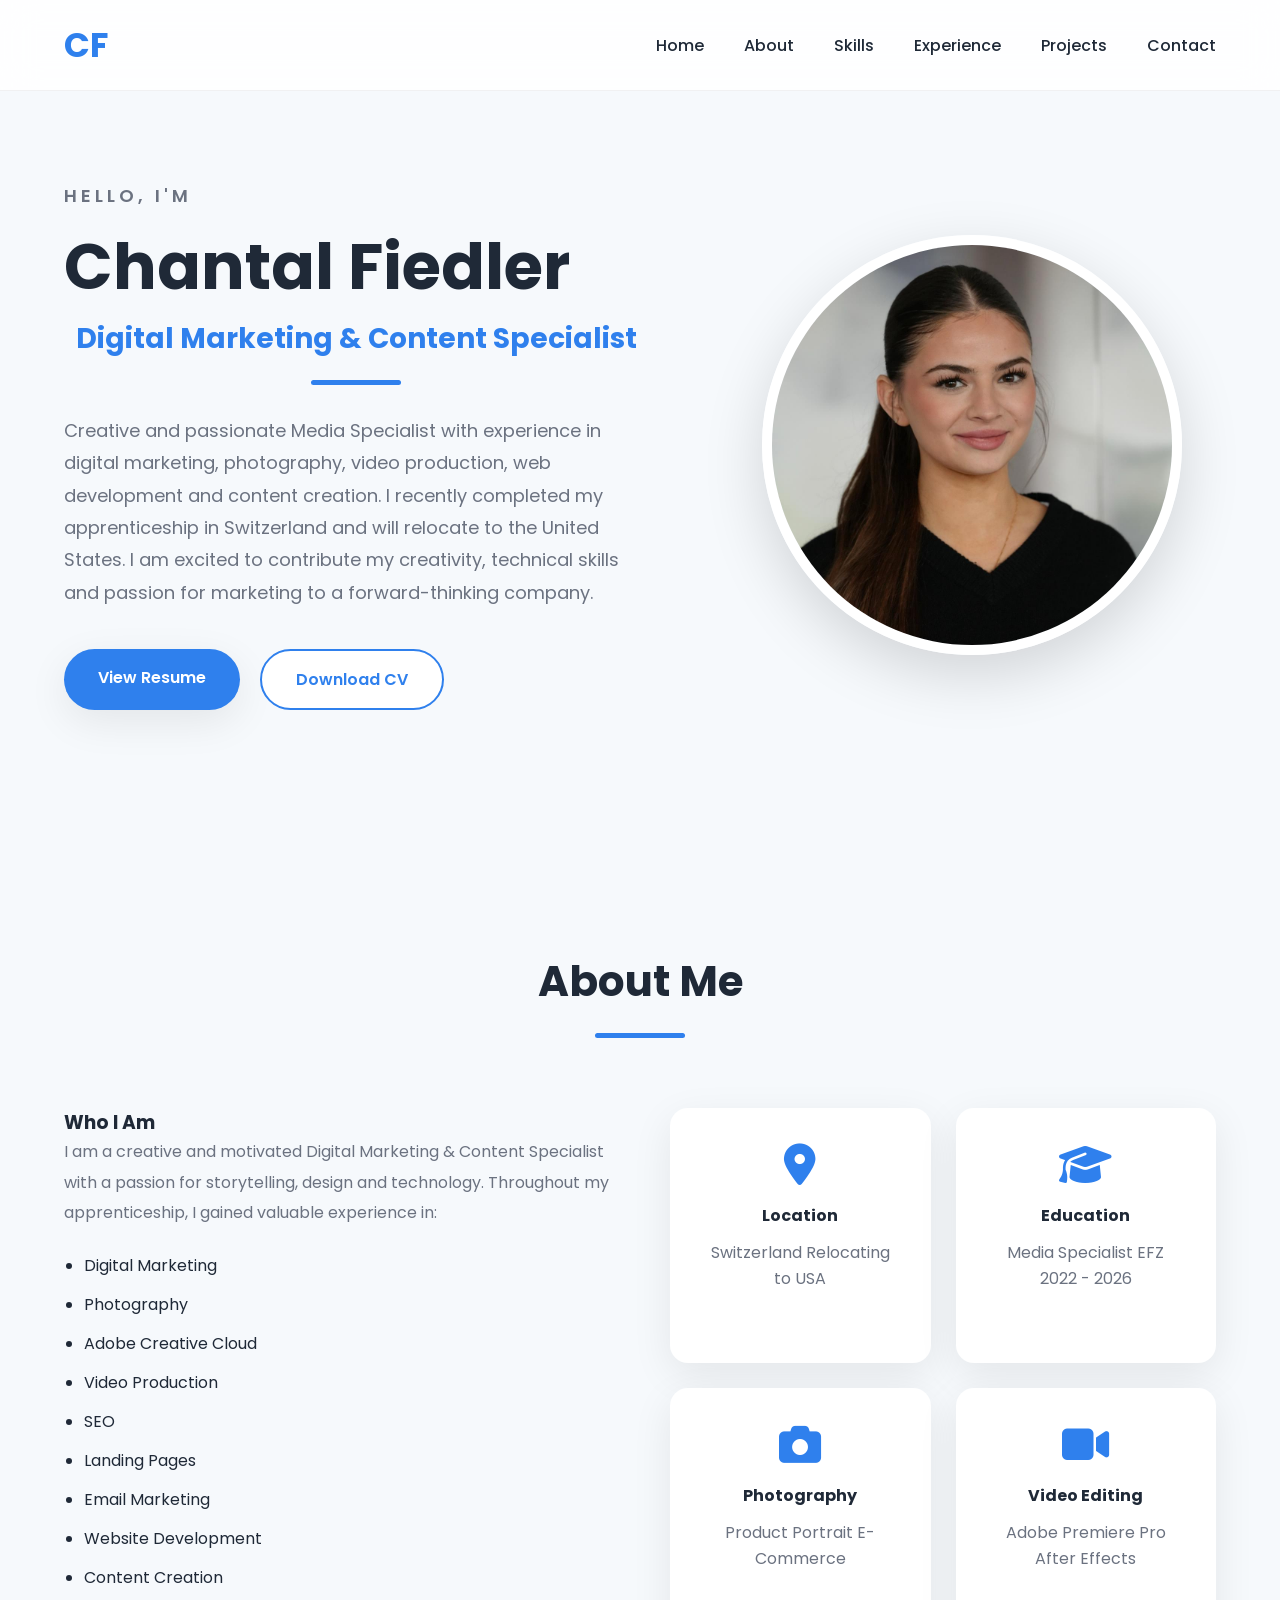
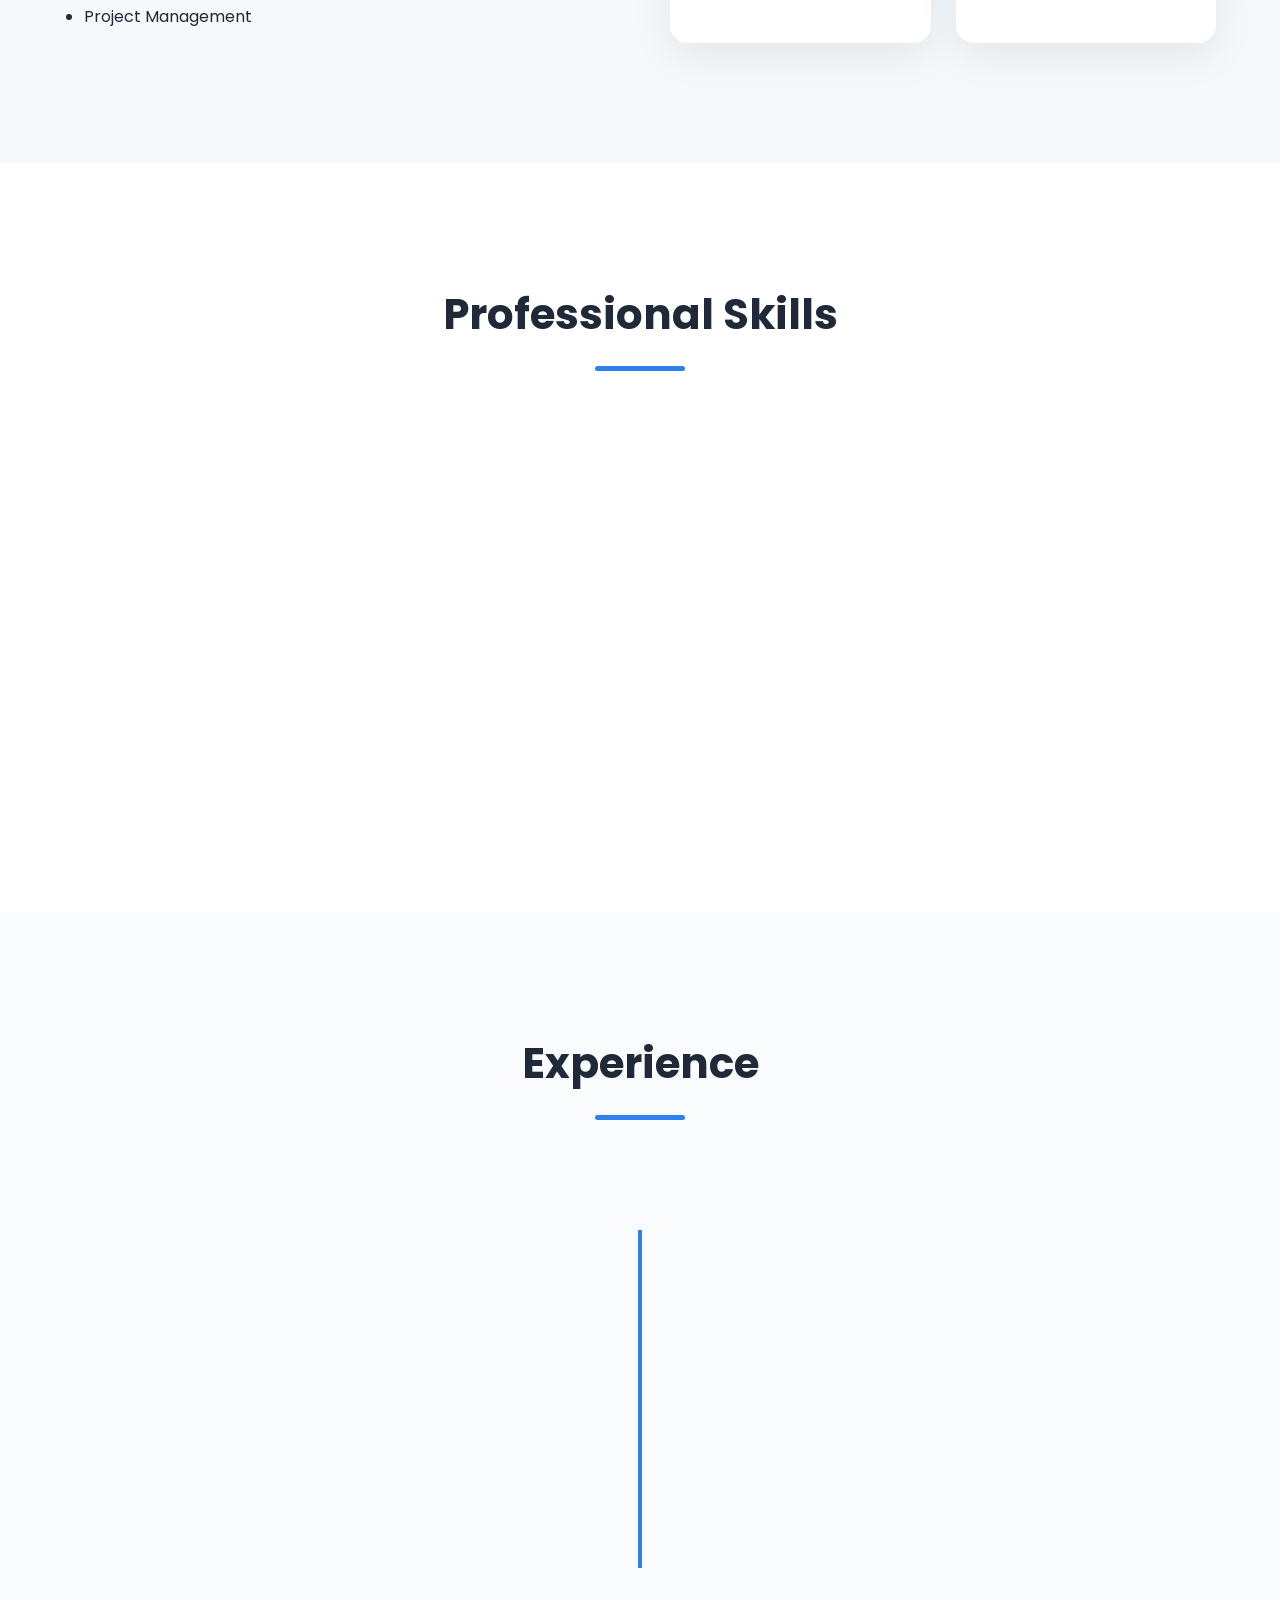
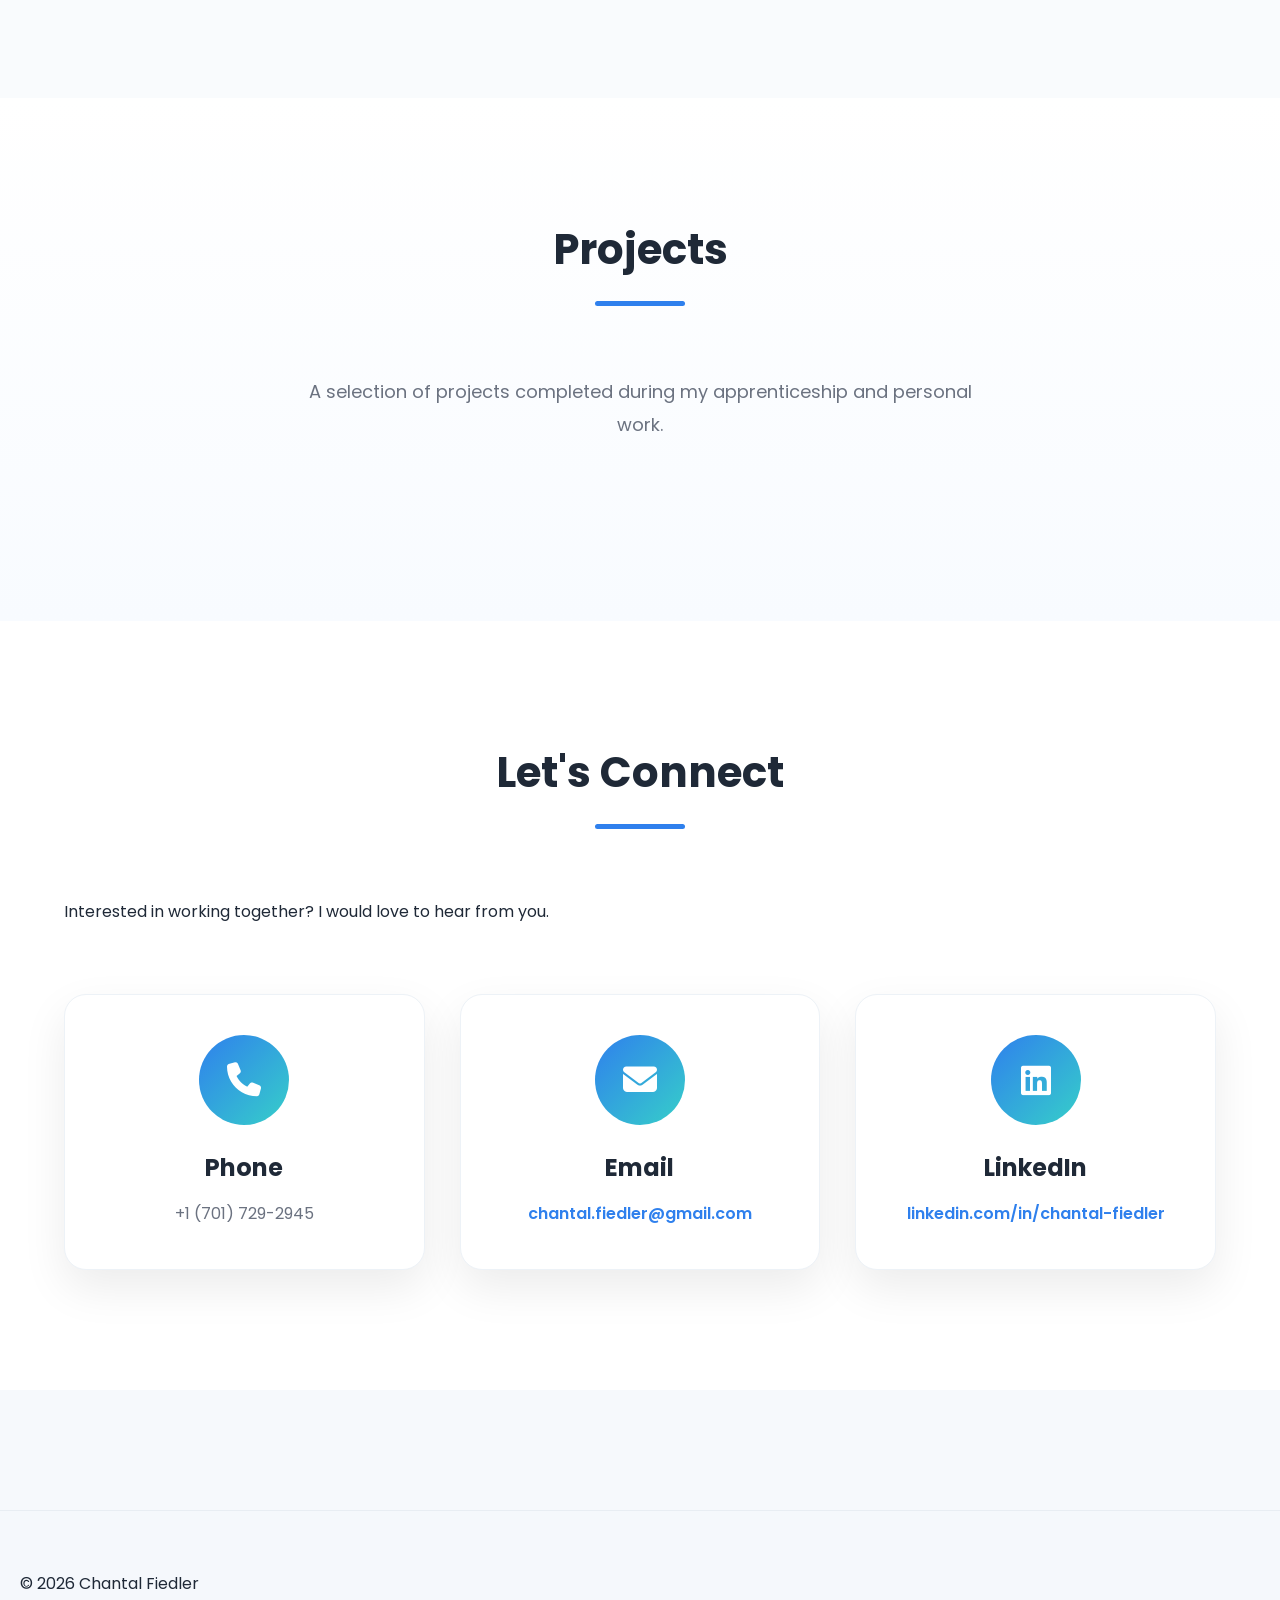
==== index.html @ c13c97b5 "Initial commit" ====
<!DOCTYPE html>
<html lang="en">

<head>

    <meta charset="UTF-8">
    <meta name="viewport" content="width=device-width, initial-scale=1.0">

    <title>Chantal Fiedler | Digital Marketing & Content Specialist</title>

    <meta name="description"
        content="Professional Portfolio of Chantal Fiedler - Digital Marketing, Photography, Web Development, Video Production and Content Creation.">

    <link rel="stylesheet" href="style.css">

    <!-- Google Font -->
    <link href="https://fonts.googleapis.com/css2?family=Poppins:wght@300;400;500;600;700&display=swap"
        rel="stylesheet">

    <!-- Font Awesome -->
    <link rel="stylesheet"
        href="https://cdnjs.cloudflare.com/ajax/libs/font-awesome/6.7.2/css/all.min.css">

</head>

<body>

<div id="progressBar"></div>

<header>

<div class="container">

<nav>

<div class="logo">

CF

</div>

<ul>

<li><a href="#home">Home</a></li>

<li><a href="#about">About</a></li>

<li><a href="#skills">Skills</a></li>

<li><a href="#experience">Experience</a></li>

<li><a href="#projects">Projects</a></li>

<li><a href="#contact">Contact</a></li>

</ul>

</nav>

</div>

</header>

<!-- HERO -->

<section id="home" class="hero">

<div class="container hero-grid">

<div class="hero-text">

<p class="hello">

HELLO, I'M

</p>

<h1>

Chantal Fiedler

</h1>

<h2>

Digital Marketing & Content Specialist

</h2>

<p>

Creative and passionate Media Specialist with experience in digital marketing,
photography, video production, web development and content creation.

I recently completed my apprenticeship in Switzerland and will relocate to the United States.

I am excited to contribute my creativity, technical skills and passion for marketing
to a forward-thinking company.

</p>

<div class="hero-buttons">

<a href="files/CV_Chantal_Fiedler.pdf"
target="_blank"
class="btn">

View Resume

</a>

<a href="files/CV_Chantal_Fiedler.pdf"
download
class="btn-outline">

Download CV

</a>

</div>

</div>

<div class="hero-image">

<img src="images/Picture_Chantal.jpg.jpeg"
alt="Chantal Fiedler">

</div>

</div>

</section>

<!-- ABOUT -->

<section id="about">

<div class="container">

<h2>

About Me

</h2>

<div class="about-grid">

<div>

<h3>

Who I Am

</h3>

<p>

I am a creative and motivated Digital Marketing & Content Specialist with a passion
for storytelling, design and technology.

Throughout my apprenticeship, I gained valuable experience in:

</p>

<ul>

<li>Digital Marketing</li>

<li>Photography</li>

<li>Adobe Creative Cloud</li>

<li>Video Production</li>

<li>SEO</li>

<li>Landing Pages</li>

<li>Email Marketing</li>

<li>Website Development</li>

<li>Content Creation</li>

<li>Project Management</li>

</ul>

</div>

<div class="info-cards">

<div class="card">

<i class="fa-solid fa-location-dot"></i>

<h4>

Location

</h4>

<p>

Switzerland

Relocating to USA

</p>

</div>

<div class="card">

<i class="fa-solid fa-graduation-cap"></i>

<h4>

Education

</h4>

<p>

Media Specialist EFZ

2022 - 2026

</p>

</div>

<div class="card">

<i class="fa-solid fa-camera"></i>

<h4>

Photography

</h4>

<p>

Product

Portrait

E-Commerce

</p>

</div>

<div class="card">

<i class="fa-solid fa-video"></i>

<h4>

Video Editing

</h4>

<p>

Adobe Premiere Pro

After Effects

</p>

</div>

</div>

</div>

</div>

</section>

<!-- SKILLS -->

<section id="skills">

<div class="container">

<h2>

Professional Skills

</h2>

<div class="skills-grid">

<div class="skill-card">

HTML

</div>

<div class="skill-card">

CSS

</div>

<div class="skill-card">

JavaScript

</div>

<div class="skill-card">

SEO

</div>

<div class="skill-card">

Adobe Photoshop

</div>

<div class="skill-card">

Illustrator

</div>

<div class="skill-card">

Premiere Pro

</div>

<div class="skill-card">

InDesign

</div>

<div class="skill-card">

Photography

</div>

<div class="skill-card">

Video Production

</div>

<div class="skill-card">

WordPress

</div>

<div class="skill-card">

Email Marketing

</div>

</div>

</div>

</section>

<!-- EXPERIENCE -->

<section id="experience">

<div class="container">

<h2>

Experience

</h2>

<div class="timeline">

<div class="timeline-item">

<h3>

Media Specialist Apprentice

</h3>

<h4>

Antalis AG

2022 – 2026

</h4>

<p>

Working in Digital Marketing, Content Creation,
Photography, Web Development,
Landing Pages,
SEO,
Email Marketing,
Video Production,
Campaign Management and Project Coordination.

</p>

</div>

</div>

</div>

</section>

<!-- PROJECTS -->

<section id="projects">

<div class="container">

<h2>

Projects

</h2>

<p class="section-text">

A selection of projects completed during my apprenticeship and personal work.

</p>

<div id="projectContainer">

<!-- JavaScript lädt später alle Projekte -->

</div>

</div>

</section>

<!-- CONTACT -->

<section id="contact">

<div class="container">

<h2>

Let's Connect

</h2>

<p>

Interested in working together?

I would love to hear from you.

</p>

<div class="contact-grid">

<div class="contact-card">

<i class="fa-solid fa-phone"></i>

<h3>

Phone

</h3>

<p>

+1 (701) 729-2945

</p>

</div>

<div class="contact-card">

<i class="fa-solid fa-envelope"></i>

<h3>

Email

</h3>

<p>

<a href="mailto:chantal.fiedler@gmail.com">

chantal.fiedler@gmail.com

</a>

</p>

</div>

<div class="contact-card">

<i class="fa-brands fa-linkedin"></i>

<h3>

LinkedIn

</h3>

<p>

<a href="https://www.linkedin.com/in/chantal-fiedler"
target="_blank">

linkedin.com/in/chantal-fiedler

</a>

</p>

</div>

</div>

</div>

</section>

<footer>

<p>

© 2026 Chantal Fiedler

</p>

</footer>

<button id="topBtn">

<i class="fa-solid fa-arrow-up"></i>

</button>

<script src="script.js"></script>

</body>

</html>
---- style.css ----
/* ======================================================
   CHANTAL FIEDLER PORTFOLIO
   Premium Light Theme
====================================================== */

:root{

    --primary:#2F80ED;
    --primary-dark:#1565C0;
    --secondary:#36CFC9;

    --background:#F6F9FC;
    --white:#FFFFFF;

    --text:#1F2937;
    --text-light:#6B7280;

    --border:#E5E7EB;

    --shadow:0 12px 40px rgba(0,0,0,.08);
    --shadow-hover:0 20px 60px rgba(0,0,0,.15);

    --radius:18px;

    --transition:.35s;

    --max-width:1250px;

}

*{
    margin:0;
    padding:0;
    box-sizing:border-box;
}

html{

    scroll-behavior:smooth;

}

body{

    font-family:"Poppins",sans-serif;
    background:var(--background);
    color:var(--text);
    overflow-x:hidden;

}

/* ============================= */

.container{

    width:90%;
    max-width:var(--max-width);
    margin:auto;

}

/* ============================= */

header{

    position:fixed;
    top:0;
    left:0;

    width:100%;

    background:rgba(255,255,255,.85);

    backdrop-filter:blur(18px);

    z-index:9999;

    border-bottom:1px solid rgba(0,0,0,.05);

}

/* ============================= */

nav{

    height:90px;

    display:flex;

    justify-content:space-between;

    align-items:center;

}

.logo{

    font-size:34px;

    font-weight:700;

    color:var(--primary);

}

nav ul{

    display:flex;

    list-style:none;

    gap:40px;

}

nav a{

    text-decoration:none;

    color:var(--text);

    font-weight:500;

    transition:var(--transition);

    position:relative;

}

nav a:hover{

    color:var(--primary);

}

nav a::after{

    content:"";

    position:absolute;

    left:0;

    bottom:-8px;

    width:0;

    height:3px;

    background:var(--primary);

    transition:.3s;

}

nav a:hover::after{

    width:100%;

}

/* ============================= */

.hero{

    padding-top:180px;

    padding-bottom:120px;

}

.hero-grid{

    display:grid;

    grid-template-columns:1.2fr 1fr;

    align-items:center;

    gap:80px;

}

/* ============================= */

.hello{

    color:var(--primary);

    letter-spacing:4px;

    font-weight:600;

    margin-bottom:20px;

}

.hero h1{

    font-size:64px;

    line-height:1.1;

    margin-bottom:15px;

}

.hero h2{

    font-size:28px;

    color:var(--primary);

    margin-bottom:30px;

}

.hero p{

    font-size:18px;

    line-height:1.8;

    color:var(--text-light);

}

/* ============================= */

.hero-buttons{

    margin-top:40px;

    display:flex;

    gap:20px;

    flex-wrap:wrap;

}

.btn{

    background:var(--primary);

    color:white;

    text-decoration:none;

    padding:16px 34px;

    border-radius:50px;

    transition:.3s;

    font-weight:600;

    box-shadow:var(--shadow);

}

.btn:hover{

    background:var(--primary-dark);

    transform:translateY(-5px);

}

/* ============================= */

.btn-outline{

    background:white;

    border:2px solid var(--primary);

    color:var(--primary);

    text-decoration:none;

    padding:16px 34px;

    border-radius:50px;

    transition:.3s;

    font-weight:600;

}

.btn-outline:hover{

    background:var(--primary);

    color:white;

}

/* ============================= */

.hero-image{

    display:flex;

    justify-content:center;

}

/* ============================= */

.hero-image img{

    width:420px;

    height:420px;

    object-fit:cover;

    border-radius:50%;

    border:10px solid white;

    box-shadow:var(--shadow-hover);

    transition:.5s;

}

.hero-image img:hover{

    transform:scale(1.03);

}

/* ============================= */

section{

    padding:120px 0;

}

section h2{

    text-align:center;

    font-size:42px;

    margin-bottom:70px;

    position:relative;

}

section h2::after{

    content:"";

    width:90px;

    height:5px;

    background:var(--primary);

    display:block;

    margin:20px auto;

    border-radius:10px;

}

/* ============================= */

.about-grid{

    display:grid;

    grid-template-columns:1fr 1fr;

    gap:60px;

}

.about-grid p{

    line-height:1.9;

    color:var(--text-light);

}

.about-grid ul{

    margin-top:25px;

    padding-left:20px;

}

.about-grid li{

    margin-bottom:14px;

}

/* ============================= */

.info-cards{

    display:grid;

    grid-template-columns:1fr 1fr;

    gap:25px;

}

.card{

    background:white;

    padding:35px;

    border-radius:var(--radius);

    box-shadow:var(--shadow);

    transition:.4s;

    text-align:center;

}

.card:hover{

    transform:translateY(-10px);

    box-shadow:var(--shadow-hover);

}

.card i{

    font-size:42px;

    color:var(--primary);

    margin-bottom:18px;

}

.card h4{

    margin-bottom:12px;

}

.card p{

    color:var(--text-light);

    line-height:1.6;

}

/* ==========================================
   SKILLS SECTION
========================================== */

#skills{
    background:#ffffff;
}

.skills-grid{
    display:grid;
    grid-template-columns:repeat(auto-fit,minmax(220px,1fr));
    gap:30px;
    margin-top:60px;
}

.skill-card{

    background:white;

    border-radius:20px;

    padding:35px;

    text-align:center;

    box-shadow:0 10px 30px rgba(0,0,0,.08);

    transition:.35s;

    border:1px solid #ECECEC;

    cursor:pointer;

}

.skill-card:hover{

    transform:translateY(-10px);

    box-shadow:0 20px 45px rgba(47,128,237,.18);

}

.skill-card i{

    font-size:55px;

    color:#2F80ED;

    margin-bottom:20px;

}

.skill-card h3{

    margin-bottom:12px;

    font-size:22px;

}

.skill-card p{

    color:#666;

    line-height:1.7;

}

.skill-level{

    margin-top:25px;

    height:8px;

    background:#E9EEF6;

    border-radius:20px;

    overflow:hidden;

}

.skill-fill{

    height:100%;

    background:linear-gradient(90deg,#2F80ED,#36CFC9);

    width:90%;

    border-radius:20px;

}

/* ==========================================
   EXPERIENCE
========================================== */

#experience{

    background:#F9FBFD;

}

.timeline{

    position:relative;

    max-width:900px;

    margin:auto;

    padding-top:40px;

}

.timeline::before{

    content:"";

    position:absolute;

    left:50%;

    width:4px;

    height:100%;

    background:#2F80ED;

    transform:translateX(-50%);

}

.timeline-item{

    width:45%;

    background:white;

    padding:35px;

    border-radius:18px;

    box-shadow:0 15px 40px rgba(0,0,0,.08);

    margin-bottom:50px;

    position:relative;

}

.timeline-item:nth-child(odd){

    margin-right:auto;

}

.timeline-item:nth-child(even){

    margin-left:auto;

}

.timeline-item::after{

    content:"";

    position:absolute;

    top:35px;

    width:18px;

    height:18px;

    background:#2F80ED;

    border-radius:50%;

}

.timeline-item:nth-child(odd)::after{

    right:-48px;

}

.timeline-item:nth-child(even)::after{

    left:-48px;

}

.timeline-item h3{

    color:#2F80ED;

    margin-bottom:10px;

}

.timeline-item h4{

    color:#555;

    margin-bottom:20px;

}

.timeline-item p{

    color:#666;

    line-height:1.8;

}

/* ==========================================
   SMALL ANIMATION
========================================== */

.skill-card,
.timeline-item{

    opacity:0;

    transform:translateY(60px);

    transition:all .8s ease;

}

.skill-card.show,
.timeline-item.show{

    opacity:1;

    transform:translateY(0);

}
/* ==========================================
   PROJECTS
========================================== */

#projects{

    background:linear-gradient(to bottom,#ffffff,#f8fbff);

}

.section-text{

    text-align:center;

    max-width:700px;

    margin:0 auto 60px;

    color:#6b7280;

    font-size:18px;

    line-height:1.8;

}

/* Grid */

#projectContainer{

    display:grid;

    grid-template-columns:repeat(auto-fit,minmax(340px,1fr));

    gap:35px;

}

/* Card */

.project-card{

    background:#fff;

    border-radius:22px;

    overflow:hidden;

    box-shadow:0 18px 45px rgba(0,0,0,.08);

    transition:.4s;

    border:1px solid #edf2f7;

    display:flex;

    flex-direction:column;

}

.project-card:hover{

    transform:translateY(-12px);

    box-shadow:0 30px 60px rgba(47,128,237,.18);

}

/* Bild */

.project-image{

    position:relative;

    overflow:hidden;

    height:230px;

}

.project-image img{

    width:100%;

    height:100%;

    object-fit:cover;

    transition:.6s;

}

.project-card:hover img{

    transform:scale(1.08);

}

/* Overlay */

.project-overlay{

    position:absolute;

    inset:0;

    background:linear-gradient(rgba(47,128,237,.05),
                               rgba(47,128,237,.65));

    opacity:0;

    display:flex;

    justify-content:center;

    align-items:center;

    transition:.4s;

}

.project-card:hover .project-overlay{

    opacity:1;

}

/* Button */

.project-overlay a{

    background:white;

    color:#2F80ED;

    padding:14px 26px;

    border-radius:40px;

    text-decoration:none;

    font-weight:600;

    transition:.3s;

}

.project-overlay a:hover{

    background:#2F80ED;

    color:white;

}

/* Inhalt */

.project-content{

    padding:30px;

}

.project-content h3{

    font-size:24px;

    margin-bottom:15px;

    color:#1f2937;

}

.project-content p{

    color:#6b7280;

    line-height:1.8;

    margin-bottom:25px;

}

/* Tags */

.project-tags{

    display:flex;

    flex-wrap:wrap;

    gap:10px;

}

.project-tags span{

    background:#eaf4ff;

    color:#2F80ED;

    padding:8px 15px;

    border-radius:25px;

    font-size:14px;

    font-weight:600;

}

/* Animation */

.project-card{

    opacity:0;

    transform:translateY(70px);

    transition:all .8s ease;

}

.project-card.show{

    opacity:1;

    transform:translateY(0);

}

/* Hover Glow */

.project-card::before{

    content:"";

    position:absolute;

    inset:0;

    border-radius:22px;

    background:linear-gradient(135deg,
    rgba(54,207,201,.12),
    rgba(47,128,237,.12));

    opacity:0;

    transition:.4s;

    pointer-events:none;

}

.project-card:hover::before{

    opacity:1;

}

/* ==========================================
   CONTACT
========================================== */

#contact{

    background:#ffffff;

}

.contact-grid{

    display:grid;

    grid-template-columns:repeat(auto-fit,minmax(280px,1fr));

    gap:35px;

    margin-top:70px;

}

.contact-card{

    background:white;

    padding:40px;

    border-radius:22px;

    text-align:center;

    box-shadow:0 18px 45px rgba(0,0,0,.08);

    transition:.4s;

    border:1px solid #edf2f7;

}

.contact-card:hover{

    transform:translateY(-10px);

    box-shadow:0 25px 60px rgba(47,128,237,.18);

}

.contact-card i{

    width:90px;

    height:90px;

    line-height:90px;

    font-size:34px;

    border-radius:50%;

    color:white;

    background:linear-gradient(135deg,#2F80ED,#36CFC9);

    margin-bottom:25px;

}

.contact-card h3{

    font-size:24px;

    margin-bottom:15px;

    color:#1F2937;

}

.contact-card p{

    color:#6B7280;

    line-height:1.8;

}

.contact-card a{

    color:#2F80ED;

    text-decoration:none;

    font-weight:600;

}

.contact-card a:hover{

    color:#1565C0;

}

/* ==========================================
   FOOTER
========================================== */

footer{

    background:#F5F8FC;

    padding:60px 20px;

    margin-top:120px;

    border-top:1px solid #E8EDF3;

}

.footer-content{

    max-width:1200px;

    margin:auto;

    display:flex;

    justify-content:space-between;

    align-items:center;

    flex-wrap:wrap;

    gap:25px;

}

.footer-logo{

    font-size:28px;

    font-weight:700;

    color:#2F80ED;

}

.footer-text{

    color:#6B7280;

}

.footer-social{

    display:flex;

    gap:18px;

}

.footer-social a{

    width:50px;

    height:50px;

    border-radius:50%;

    background:white;

    color:#2F80ED;

    display:flex;

    justify-content:center;

    align-items:center;

    font-size:22px;

    text-decoration:none;

    box-shadow:0 10px 30px rgba(0,0,0,.08);

    transition:.3s;

}

.footer-social a:hover{

    background:#2F80ED;

    color:white;

    transform:translateY(-6px);

}

/* ==========================================
   BACK TO TOP
========================================== */

#topBtn{

    position:fixed;

    right:30px;

    bottom:30px;

    width:60px;

    height:60px;

    border:none;

    border-radius:50%;

    background:linear-gradient(135deg,#2F80ED,#36CFC9);

    color:white;

    font-size:22px;

    cursor:pointer;

    box-shadow:0 15px 35px rgba(47,128,237,.25);

    opacity:0;

    visibility:hidden;

    transition:.35s;

    z-index:999;

}

#topBtn.show{

    opacity:1;

    visibility:visible;

}

#topBtn:hover{

    transform:translateY(-5px) scale(1.05);

}

/* ==========================================
   SCROLL BAR
========================================== */

#progressBar{

    position:fixed;

    top:0;

    left:0;

    height:5px;

    width:0;

    background:linear-gradient(90deg,#36CFC9,#2F80ED);

    z-index:10000;

}

/* ==========================================
   FADE IN
========================================== */

.fade{

    opacity:0;

    transform:translateY(60px);

    transition:all .8s ease;

}

.fade.show{

    opacity:1;

    transform:translateY(0);

}
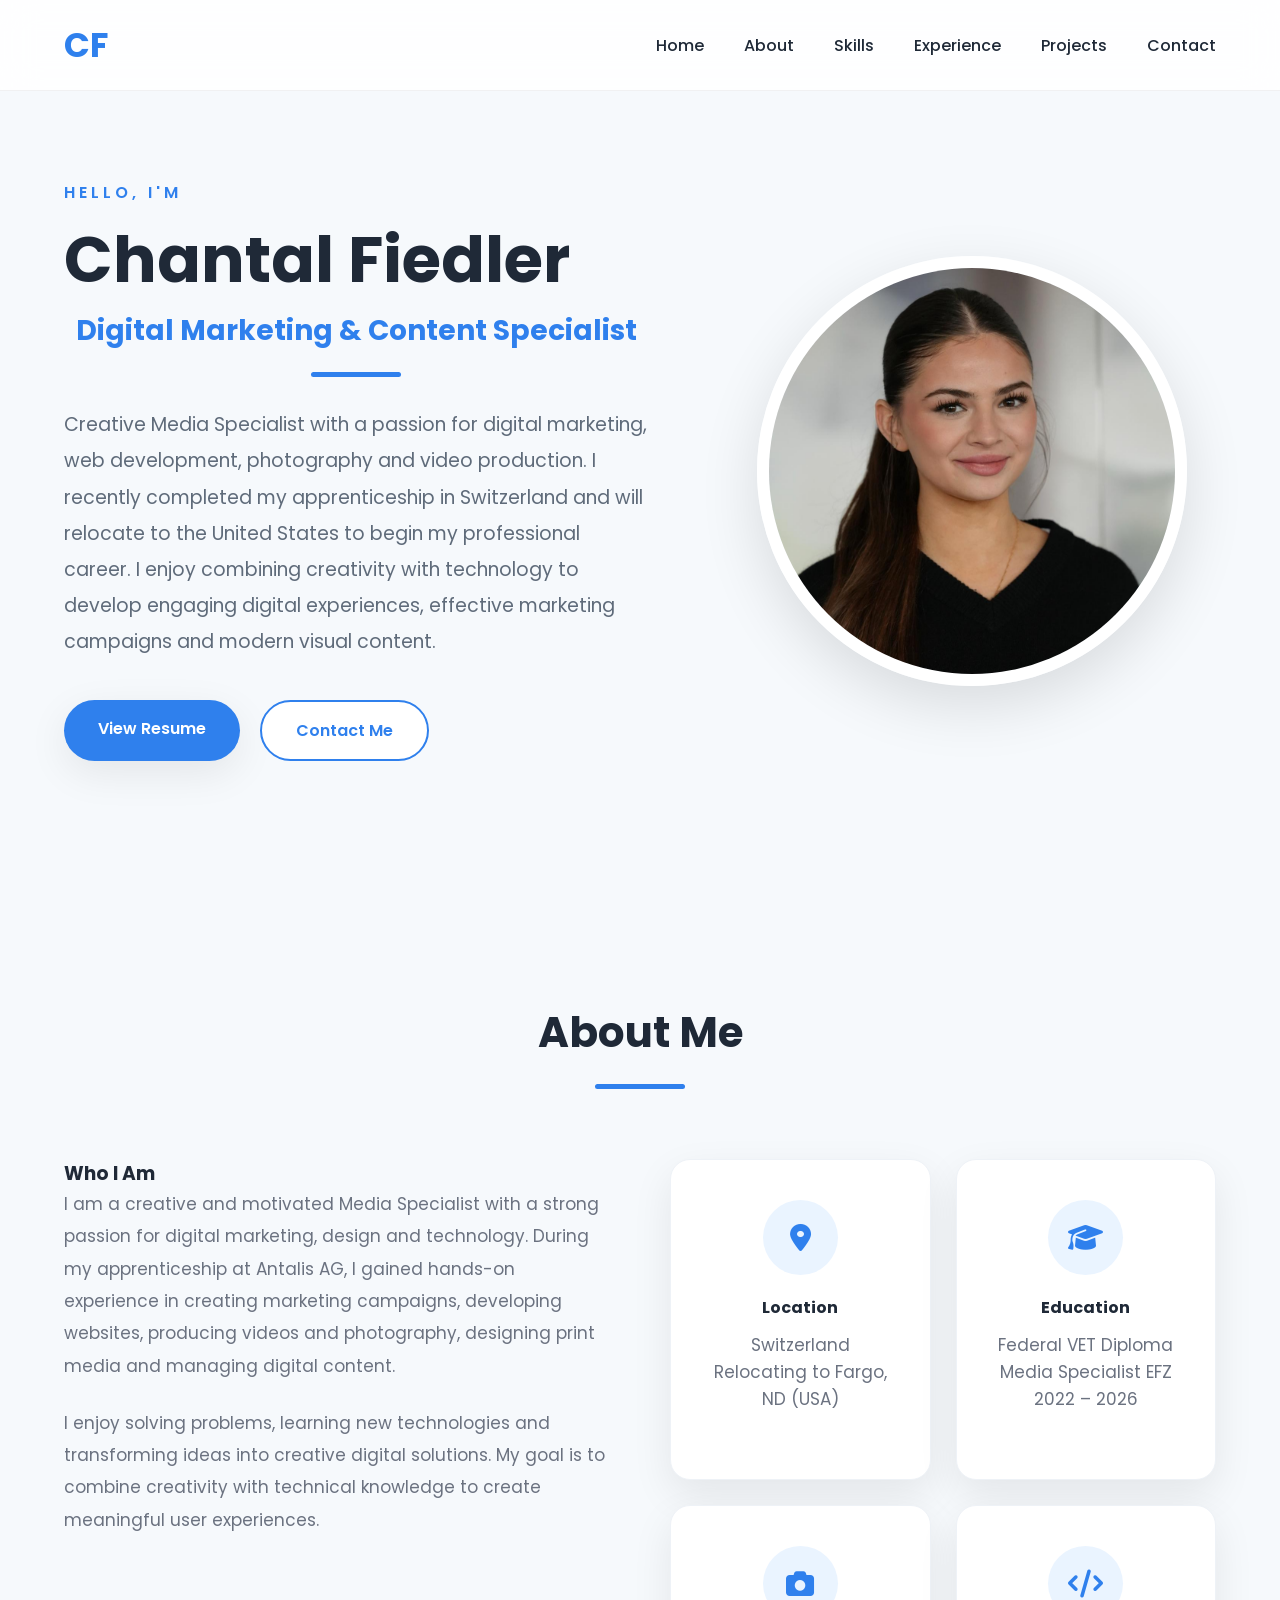
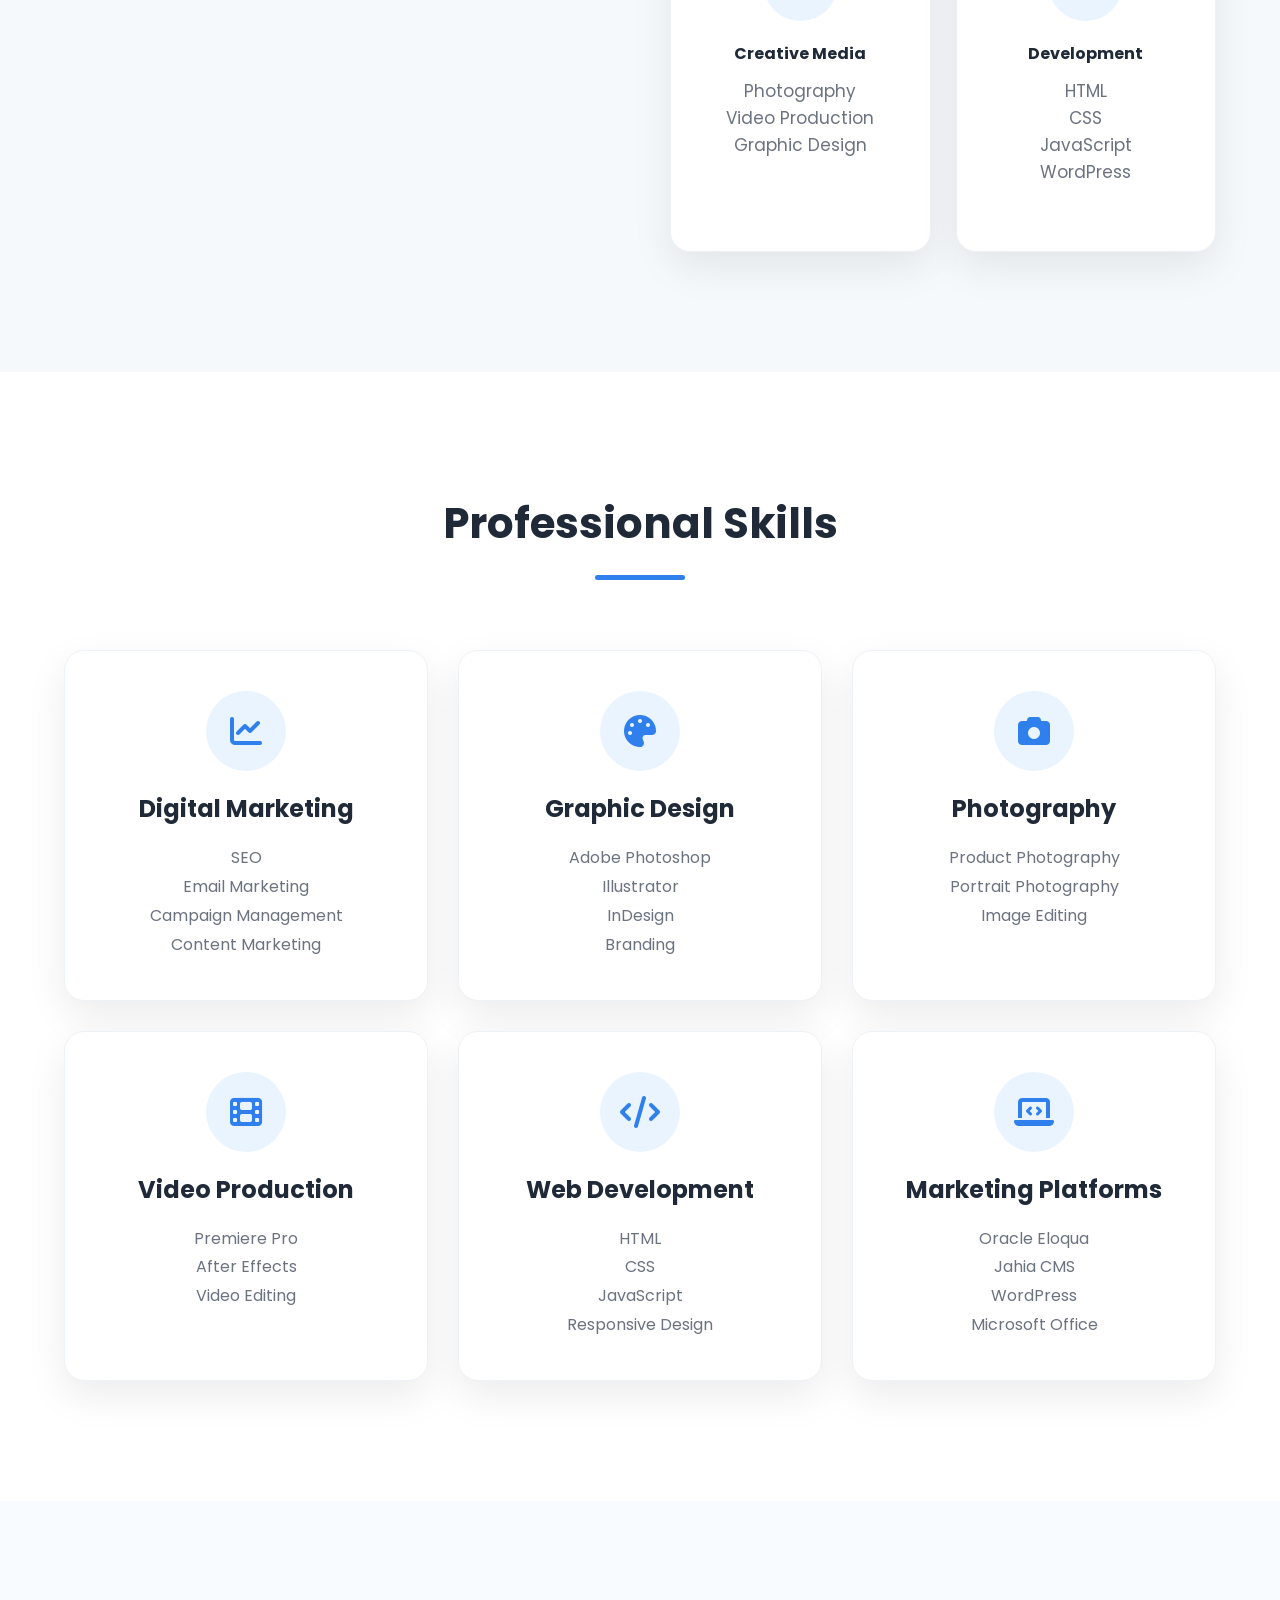
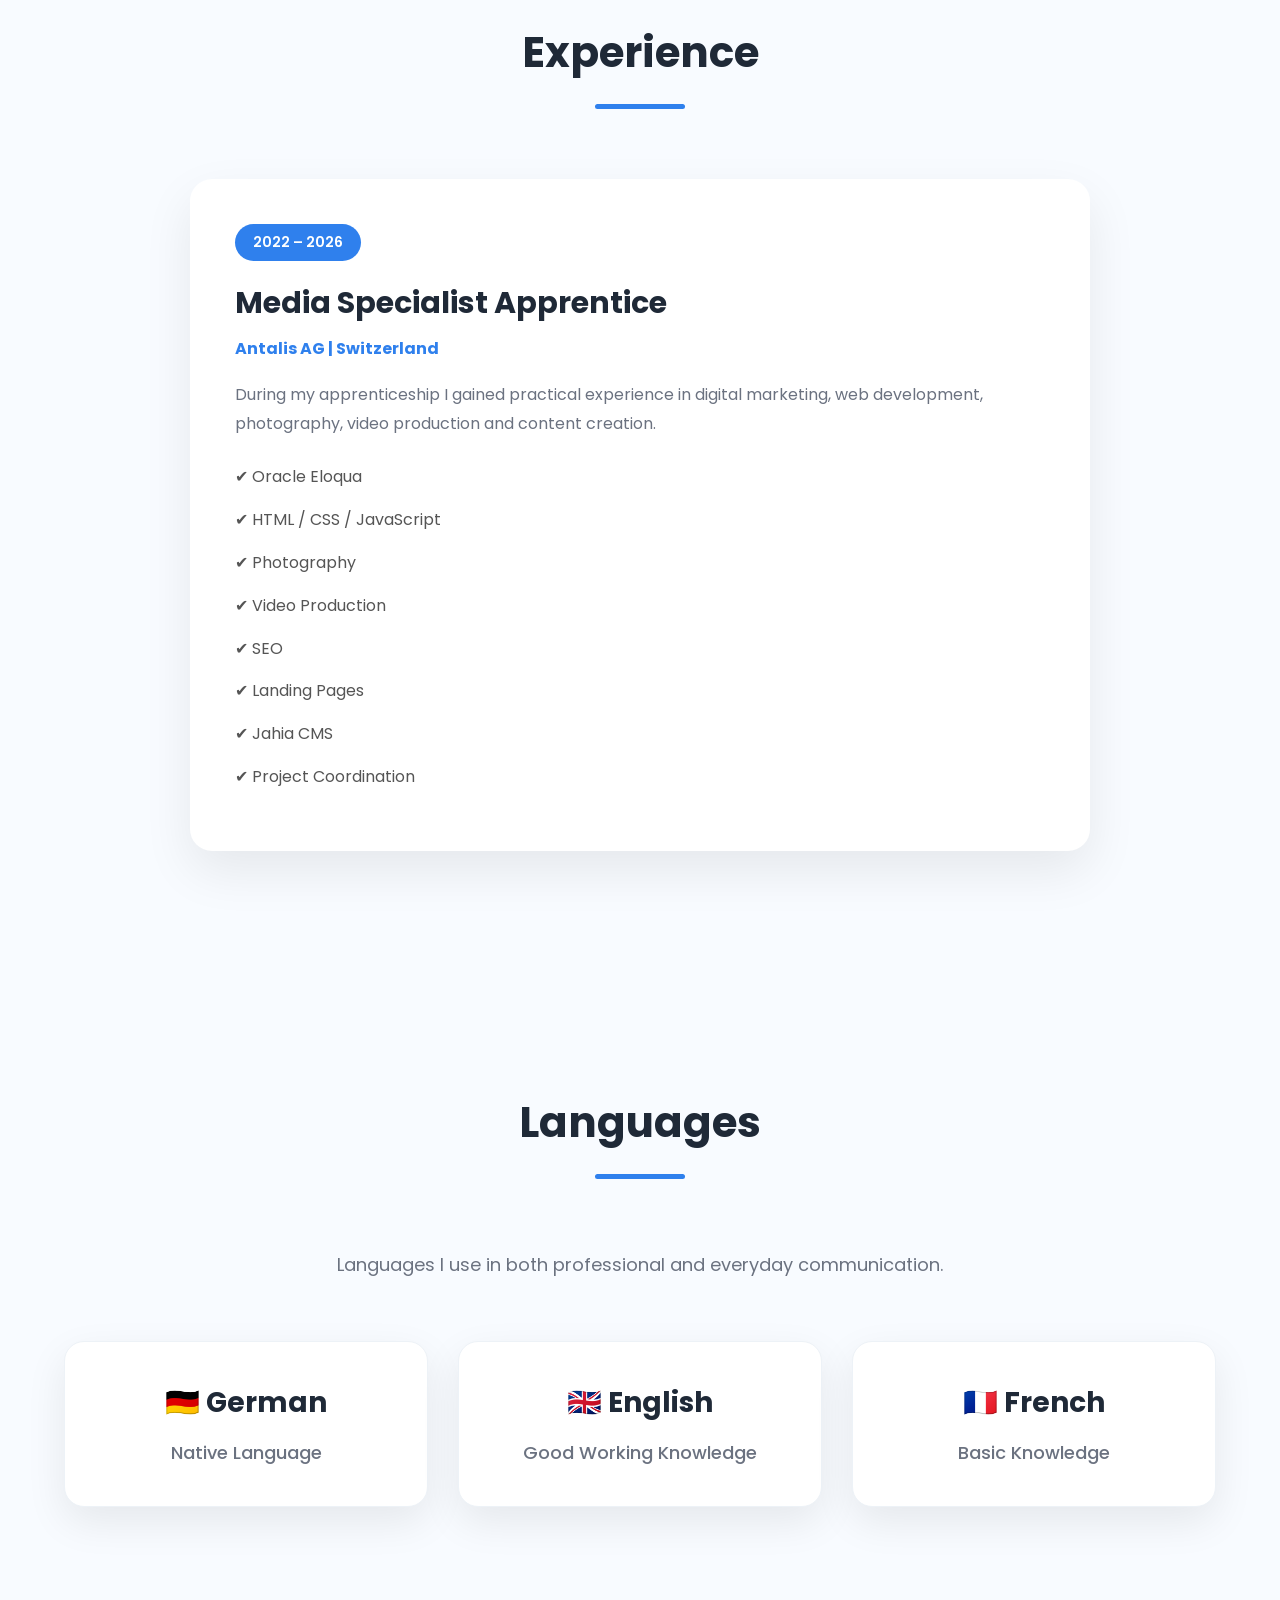
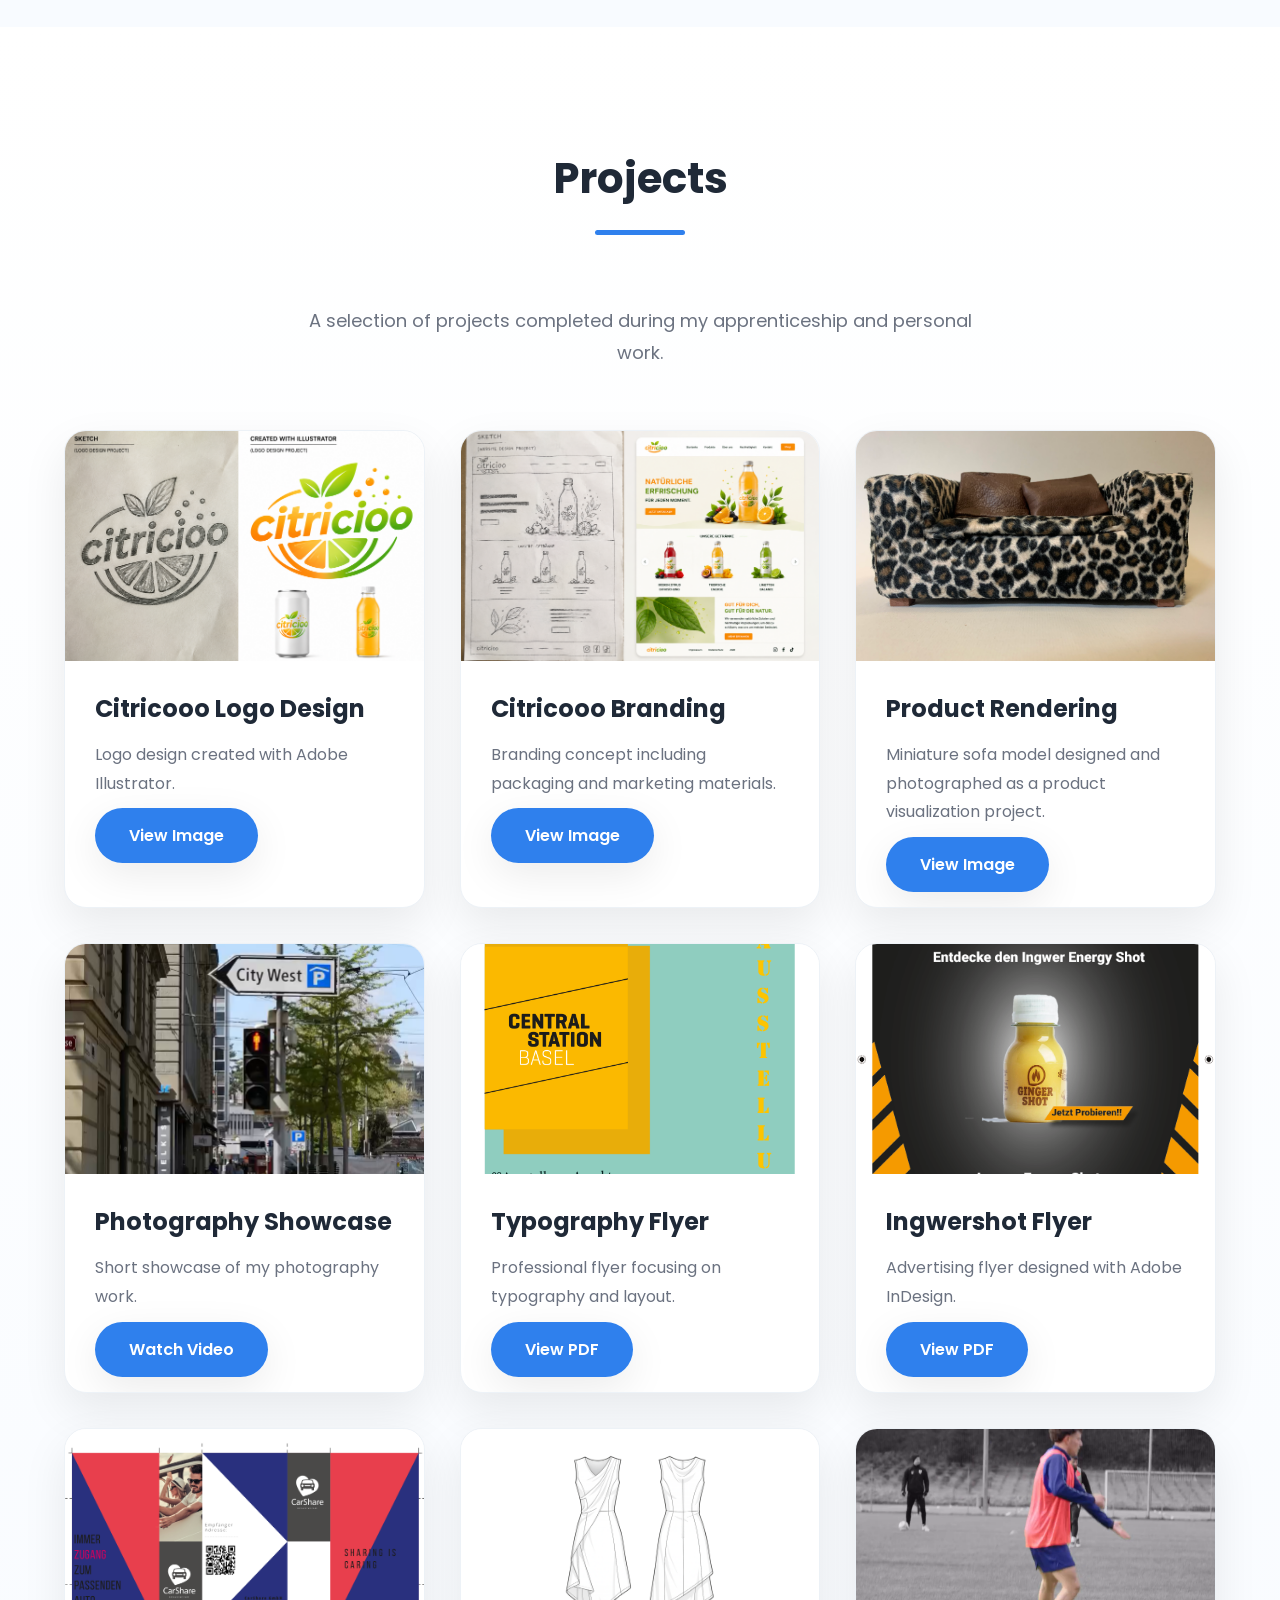
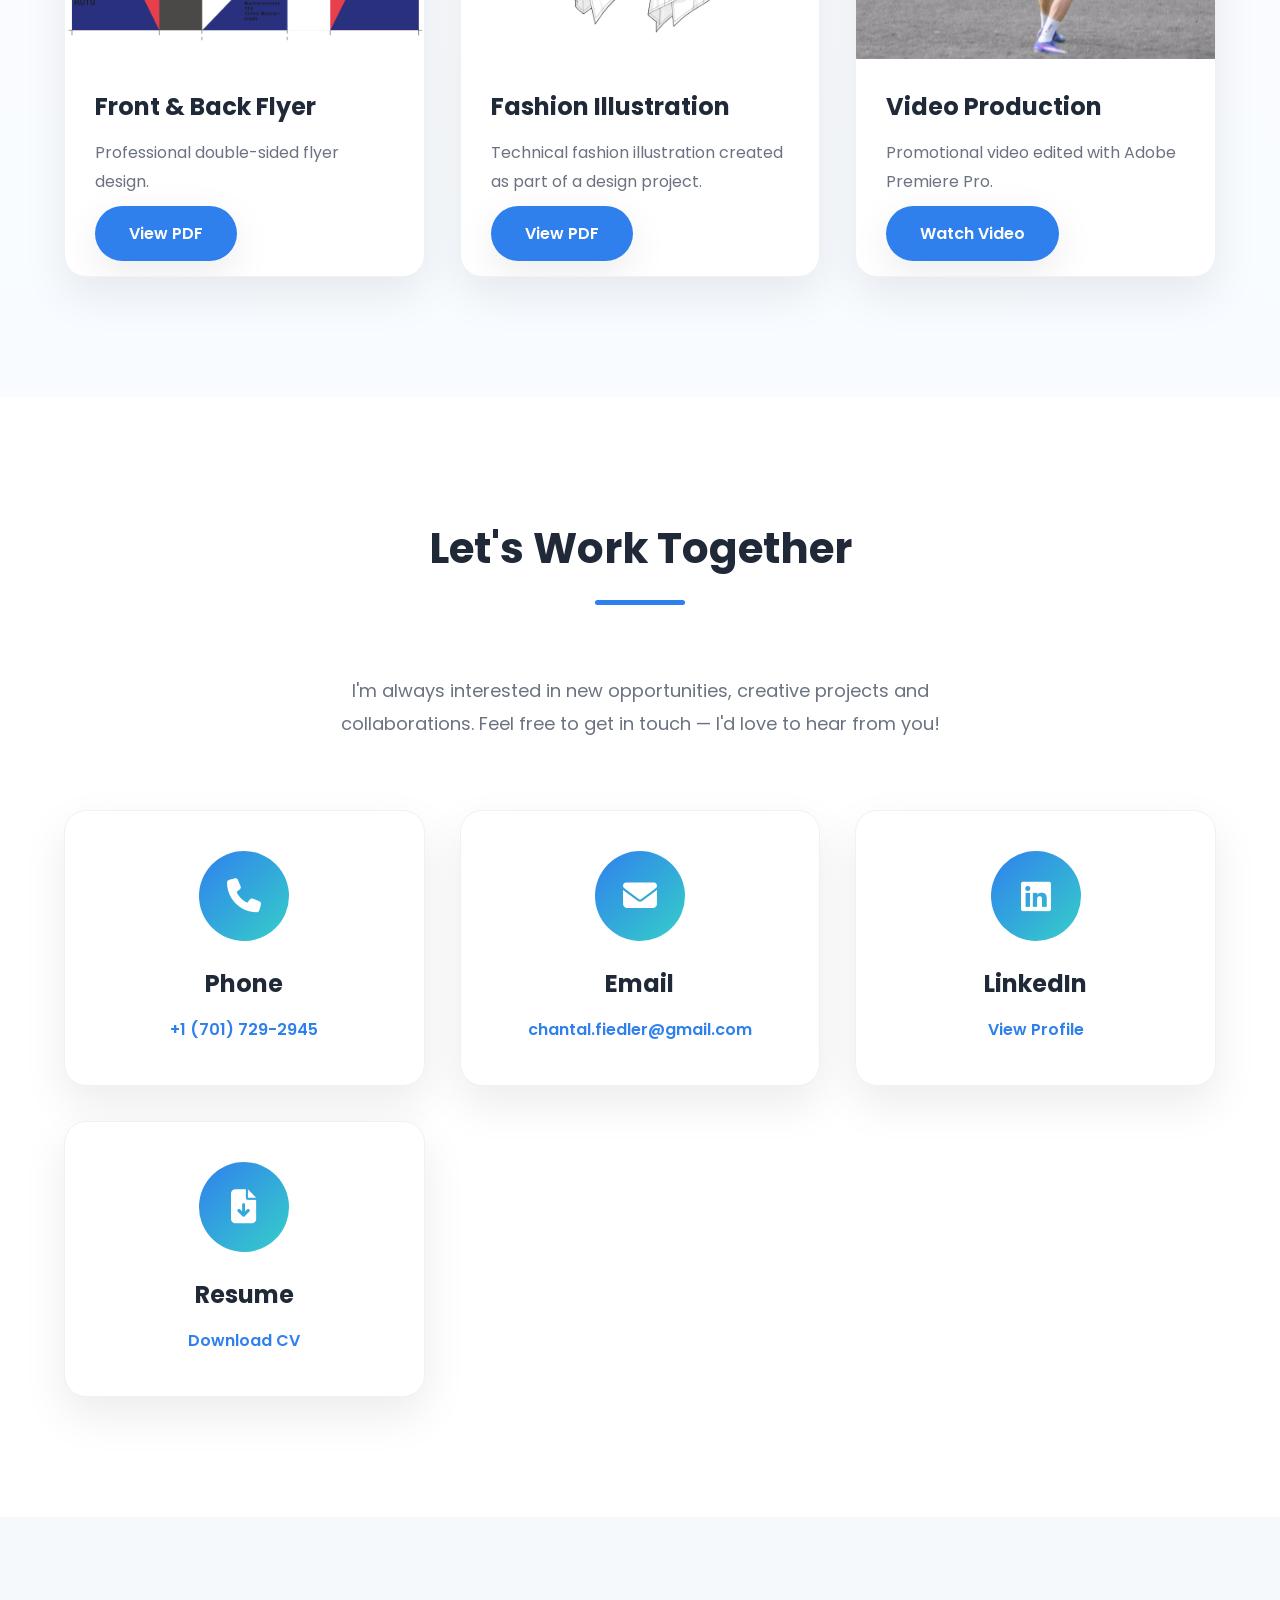
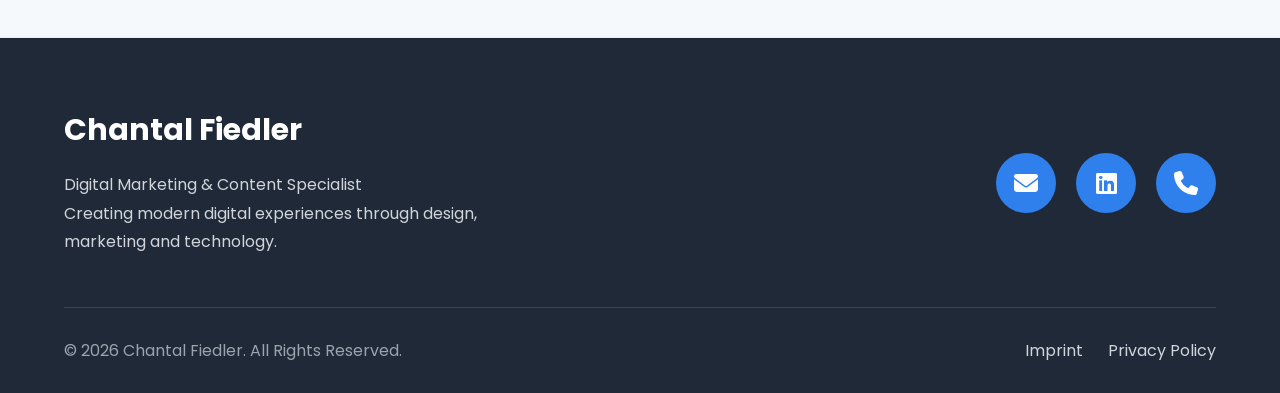
==== commit 8c25f90f: "Final portfolio update" ====
--- a/index.html
+++ b/index.html
@@ -6,12 +6,28 @@
     <meta charset="UTF-8">
     <meta name="viewport" content="width=device-width, initial-scale=1.0">
 
-    <title>Chantal Fiedler | Digital Marketing & Content Specialist</title>
-
-    <meta name="description"
-        content="Professional Portfolio of Chantal Fiedler - Digital Marketing, Photography, Web Development, Video Production and Content Creation.">
-
-    <link rel="stylesheet" href="style.css">
+<title>Chantal Fiedler | Digital Marketing & Content Specialist</title>
+
+<meta name="description"
+    content="Professional Portfolio of Chantal Fiedler - Digital Marketing, Photography, Web Development, Video Production and Content Creation.">
+
+<meta name="author" content="Chantal Fiedler">
+
+<meta name="keywords"
+      content="Digital Marketing, Content Specialist, Media Specialist, Portfolio, Photography, Graphic Design, Web Development, HTML, CSS, JavaScript, Adobe Creative Cloud">
+
+<meta name="robots" content="index,follow">
+
+<meta property="og:title"
+      content="Chantal Fiedler | Digital Marketing & Content Specialist">
+
+<meta property="og:description"
+      content="Professional portfolio showcasing projects in digital marketing, web development, photography and multimedia production.">
+
+<meta property="og:type"
+      content="website">
+
+<link rel="stylesheet" href="style.css">
 
     <!-- Google Font -->
     <link href="https://fonts.googleapis.com/css2?family=Poppins:wght@300;400;500;600;700&display=swap"
@@ -69,55 +85,39 @@
 
 <div class="hero-text">
 
-<p class="hello">
-
-HELLO, I'M
-
-</p>
-
-<h1>
-
-Chantal Fiedler
-
-</h1>
-
-<h2>
-
-Digital Marketing & Content Specialist
-
-</h2>
-
-<p>
-
-Creative and passionate Media Specialist with experience in digital marketing,
-photography, video production, web development and content creation.
-
-I recently completed my apprenticeship in Switzerland and will relocate to the United States.
-
-I am excited to contribute my creativity, technical skills and passion for marketing
-to a forward-thinking company.
-
-</p>
-
-<div class="hero-buttons">
-
-<a href="files/CV_Chantal_Fiedler.pdf"
-target="_blank"
-class="btn">
-
-View Resume
-
-</a>
-
-<a href="files/CV_Chantal_Fiedler.pdf"
-download
-class="btn-outline">
-
-Download CV
-
-</a>
-
-</div>
+    <p class="hello">
+        HELLO, I'M
+    </p>
+
+    <h1>Chantal Fiedler</h1>
+
+    <h2>Digital Marketing & Content Specialist</h2>
+
+    <p class="hero-description">
+        Creative Media Specialist with a passion for digital marketing, web development,
+        photography and video production.
+
+        I recently completed my apprenticeship in Switzerland and will relocate to the
+        United States to begin my professional career.
+
+        I enjoy combining creativity with technology to develop engaging digital
+        experiences, effective marketing campaigns and modern visual content.
+    </p>
+
+    <div class="hero-buttons">
+
+        <a href="files/CV_Chantal_Fiedler.pdf"
+           target="_blank"
+           class="btn">
+            View Resume
+        </a>
+
+        <a href="#contact"
+           class="btn-outline">
+            Contact Me
+        </a>
+
+    </div>
 
 </div>
 
@@ -146,420 +146,587 @@
 
 <div class="about-grid">
 
-<div>
-
-<h3>
-
-Who I Am
-
-</h3>
-
-<p>
-
-I am a creative and motivated Digital Marketing & Content Specialist with a passion
-for storytelling, design and technology.
-
-Throughout my apprenticeship, I gained valuable experience in:
+    <!-- Left Side -->
+    <div class="about-text">
+
+        <h3>Who I Am</h3>
+
+        <p>
+            I am a creative and motivated Media Specialist with a strong passion for digital marketing,
+            design and technology.
+
+            During my apprenticeship at Antalis AG, I gained hands-on experience in creating
+            marketing campaigns, developing websites, producing videos and photography,
+            designing print media and managing digital content.
+        </p>
+
+        <p>
+            I enjoy solving problems, learning new technologies and transforming ideas into
+            creative digital solutions. My goal is to combine creativity with technical knowledge
+            to create meaningful user experiences.
+        </p>
+
+    </div>
+
+    <!-- Right Side -->
+    <div class="info-cards">
+
+        <div class="card">
+            <i class="fa-solid fa-location-dot"></i>
+            <h4>Location</h4>
+            <p>
+                Switzerland<br>
+                Relocating to Fargo, ND (USA)
+            </p>
+        </div>
+
+        <div class="card">
+            <i class="fa-solid fa-graduation-cap"></i>
+            <h4>Education</h4>
+            <p>
+                Federal VET Diploma<br>
+                Media Specialist EFZ<br>
+                2022 – 2026
+            </p>
+        </div>
+
+        <div class="card">
+            <i class="fa-solid fa-camera"></i>
+            <h4>Creative Media</h4>
+            <p>
+                Photography<br>
+                Video Production<br>
+                Graphic Design
+            </p>
+        </div>
+
+        <div class="card">
+            <i class="fa-solid fa-code"></i>
+            <h4>Development</h4>
+            <p>
+                HTML<br>
+                CSS<br>
+                JavaScript<br>
+                WordPress
+            </p>
+        </div>
+
+    </div>
+
+</div>
+</div>
+
+</section>
+
+<!-- SKILLS -->
+
+
+<section id="skills">
+
+    <div class="container">
+
+        <h2>Professional Skills</h2>
+
+        <div class="skills-grid">
+
+    <div class="skill-card">
+        <i class="fa-solid fa-chart-line"></i>
+        <h3>Digital Marketing</h3>
+        <p>
+            SEO<br>
+            Email Marketing<br>
+            Campaign Management<br>
+            Content Marketing
+        </p>
+    </div>
+
+    <div class="skill-card">
+        <i class="fa-solid fa-palette"></i>
+        <h3>Graphic Design</h3>
+        <p>
+            Adobe Photoshop<br>
+            Illustrator<br>
+            InDesign<br>
+            Branding
+        </p>
+    </div>
+
+    <div class="skill-card">
+        <i class="fa-solid fa-camera"></i>
+        <h3>Photography</h3>
+        <p>
+            Product Photography<br>
+            Portrait Photography<br>
+            Image Editing
+        </p>
+    </div>
+
+    <div class="skill-card">
+        <i class="fa-solid fa-film"></i>
+        <h3>Video Production</h3>
+        <p>
+            Premiere Pro<br>
+            After Effects<br>
+            Video Editing
+        </p>
+    </div>
+
+    <div class="skill-card">
+        <i class="fa-solid fa-code"></i>
+        <h3>Web Development</h3>
+        <p>
+            HTML<br>
+            CSS<br>
+            JavaScript<br>
+            Responsive Design
+        </p>
+    </div>
+
+    <div class="skill-card">
+        <i class="fa-solid fa-laptop-code"></i>
+        <h3>Marketing Platforms</h3>
+        <p>
+            Oracle Eloqua<br>
+            Jahia CMS<br>
+            WordPress<br>
+            Microsoft Office
+        </p>
+         </div> <!-- skills-grid -->
+
+    </div> <!-- container -->
+
+</section>
+
+
+<!-- EXPERIENCE -->
+
+<section id="experience">
+
+    <div class="container">
+
+        <h2>Experience</h2>
+
+        <div class="timeline">
+
+            <div class="timeline-item">
+
+                <span class="timeline-date">2022 – 2026</span>
+
+                <h3>Media Specialist Apprentice</h3>
+
+                <h4>Antalis AG | Switzerland</h4>
+
+                <p>
+                    During my apprenticeship I gained practical experience in digital marketing,
+                    web development, photography, video production and content creation.
+                </p>
+
+                <ul class="experience-list">
+                    <li>✔ Oracle Eloqua</li>
+                    <li>✔ HTML / CSS / JavaScript</li>
+                    <li>✔ Photography</li>
+                    <li>✔ Video Production</li>
+                    <li>✔ SEO</li>
+                    <li>✔ Landing Pages</li>
+                    <li>✔ Jahia CMS</li>
+                    <li>✔ Project Coordination</li>
+                </ul>
+
+            </div>
+
+        </div>
+
+    </div>
+
+</section>
+
+
+
+
+<!-- LANGUAGES -->
+
+<section id="languages">
+
+    <div class="container">
+
+        <h2>Languages</h2>
+
+        <p class="section-text">
+            Languages I use in both professional and everyday communication.
+        </p>
+
+        <div class="languages-grid">
+
+            <div class="language-card">
+
+                <h3>🇩🇪 German</h3>
+
+                <p>Native Language</p>
+
+            </div>
+
+            <div class="language-card">
+
+                <h3>🇬🇧 English</h3>
+
+                <p>Good Working Knowledge</p>
+
+            </div>
+
+            <div class="language-card">
+
+                <h3>🇫🇷 French</h3>
+
+                <p>Basic Knowledge</p>
+
+            </div>
+
+        </div>
+
+    </div>
+
+</section>
+
+<!-- PROJECTS -->
+
+<section id="projects">
+
+<div class="container">
+
+<h2>
+
+Projects
+
+</h2>
+
+<p class="section-text">
+
+A selection of projects completed during my apprenticeship and personal work.
 
 </p>
 
-<ul>
-
-<li>Digital Marketing</li>
-
-<li>Photography</li>
-
-<li>Adobe Creative Cloud</li>
-
-<li>Video Production</li>
-
-<li>SEO</li>
-
-<li>Landing Pages</li>
-
-<li>Email Marketing</li>
-
-<li>Website Development</li>
-
-<li>Content Creation</li>
-
-<li>Project Management</li>
-
-</ul>
-
-</div>
-
-<div class="info-cards">
-
-<div class="card">
-
-<i class="fa-solid fa-location-dot"></i>
-
-<h4>
-
-Location
-
-</h4>
-
-<p>
-
-Switzerland
-
-Relocating to USA
+<div id="projectContainer" class="projects-grid">
+
+    <!-- Citricooo Logo -->
+    <div class="project-card">
+        <div class="project-image">
+            <img src="files/Fiedler_Chantal_Citricoo_Logo_Me22b.png" alt="Citricooo Logo">
+        </div>
+
+        <div class="project-content">
+            <h3>Citricooo Logo Design</h3>
+            <p>Logo design created with Adobe Illustrator.</p>
+
+            <a href="files/Fiedler_Chantal_Citricoo_Logo_Me22b.png"
+               target="_blank"
+               class="btn">
+                View Image
+            </a>
+        </div>
+    </div>
+
+    <!-- Citricooo Branding -->
+    <div class="project-card">
+        <div class="project-image">
+            <img src="files/Fiedler_Chantal_Citricoo_Aufbau_Me22b.png" alt="Citricooo Branding">
+        </div>
+
+        <div class="project-content">
+            <h3>Citricooo Branding</h3>
+            <p>Branding concept including packaging and marketing materials.</p>
+
+            <a href="files/Fiedler_Chantal_Citricoo_Aufbau_Me22b.png"
+               target="_blank"
+               class="btn">
+                View Image
+            </a>
+        </div>
+    </div>
+
+    <!-- Product Rendering -->
+<div class="project-card">
+
+    <div class="project-image">
+        <img src="files/Fiedler_Chantal_Sofa.png" alt="Product Rendering">
+    </div>
+
+    <div class="project-content">
+        <h3>Product Rendering</h3>
+
+        <p>
+            Miniature sofa model designed and photographed as a product visualization project.
+        </p>
+
+        <a href="files/Fiedler_Chantal_Sofa.png"
+           target="_blank"
+           class="btn">
+            View Image
+        </a>
+
+    </div>
+
+</div>
+
+    <!-- Photography Video -->
+    <div class="project-card">
+        <div class="project-image">
+            <img src="files/Clips_City_Thumbnail.png" alt="Photography Showcase">
+        </div>
+
+        <div class="project-content">
+            <h3>Photography Showcase</h3>
+            <p>Short showcase of my photography work.</p>
+
+            <a href="files/Clips_City.MP4"
+               target="_blank"
+               class="btn">
+                Watch Video
+            </a>
+        </div>
+    </div>
+
+    <!-- Typography Flyer -->
+    <div class="project-card">
+        <div class="project-image">
+            <img src="files/Fiedler_Chantal_Flyer_Typografie.png" alt="Typography Flyer">
+        </div>
+
+        <div class="project-content">
+            <h3>Typography Flyer</h3>
+            <p>Professional flyer focusing on typography and layout.</p>
+
+            <a href="files/Fiedler_Chantal_Flyer_Typografie.pdf"
+               target="_blank"
+               class="btn">
+                View PDF
+            </a>
+        </div>
+    </div>
+
+    <!-- Ingwershot Flyer -->
+    <div class="project-card">
+        <div class="project-image">
+            <img src="files/Fiedler_Chantal_Flyer_Ingwershot-Clip.png" alt="Ingwershot Flyer">
+        </div>
+
+        <div class="project-content">
+            <h3>Ingwershot Flyer</h3>
+            <p>Advertising flyer designed with Adobe InDesign.</p>
+
+            <a href="files/Fiedler_Chantal_Flyer_Ingwershot-Clip.pdf"
+               target="_blank"
+               class="btn">
+                View PDF
+            </a>
+        </div>
+    </div>
+
+    <!-- Front & Back Flyer -->
+    <div class="project-card">
+        <div class="project-image">
+            <img src="files/Fiedler_Chantal_Front-and-back_Flyer.png" alt="Front & Back Flyer">
+        </div>
+
+        <div class="project-content">
+            <h3>Front & Back Flyer</h3>
+            <p>Professional double-sided flyer design.</p>
+
+            <a href="files/Fiedler_Chantal_Front-and-back_Flyer.pdf"
+               target="_blank"
+               class="btn">
+                View PDF
+            </a>
+        </div>
+    </div>
+
+<!-- Fashion Illustration -->
+<div class="project-card">
+
+    <div class="project-image">
+        <img src="files/Fiedler_Chantal_IMAE_FS26.png" alt="Fashion Illustration">
+    </div>
+
+    <div class="project-content">
+        <h3>Fashion Illustration</h3>
+
+        <p>
+            Technical fashion illustration created as part of a design project.
+        </p>
+
+        <a href="files/Fiedler_Chantal_IMAE_FS26.pdf"
+           target="_blank"
+           class="btn">
+            View PDF
+        </a>
+
+    </div>
+
+</div>
+
+<!-- Video Production -->
+<div class="project-card">
+
+    <div class="project-image">
+        <img src="files/Fiedler_Chantal_FCaarau_Projekt_Me22b_Thumbnail.png" alt="Video Production">
+    </div>
+
+    <div class="project-content">
+        <h3>Video Production</h3>
+
+        <p>
+            Promotional video edited with Adobe Premiere Pro.
+        </p>
+
+        <a href="files/Fiedler_Chantal_FCaarau_Projekt_Me22b.MP4"
+           target="_blank"
+           class="btn">
+            Watch Video
+        </a>
+
+    </div>
+
+</div>
+
+</div>
+</div>
+
+
+</section>
+
+<!-- CONTACT -->
+
+<section id="contact">
+
+<div class="container">
+
+<h2>Let's Work Together</h2>
+
+<p class="section-text">
+
+I'm always interested in new opportunities, creative projects and collaborations.
+Feel free to get in touch — I'd love to hear from you!
 
 </p>
 
-</div>
-
-<div class="card">
-
-<i class="fa-solid fa-graduation-cap"></i>
-
-<h4>
-
-Education
-
-</h4>
-
-<p>
-
-Media Specialist EFZ
-
-2022 - 2026
-
-</p>
-
-</div>
-
-<div class="card">
-
-<i class="fa-solid fa-camera"></i>
-
-<h4>
-
-Photography
-
-</h4>
-
-<p>
-
-Product
-
-Portrait
-
-E-Commerce
-
-</p>
-
-</div>
-
-<div class="card">
-
-<i class="fa-solid fa-video"></i>
-
-<h4>
-
-Video Editing
-
-</h4>
-
-<p>
-
-Adobe Premiere Pro
-
-After Effects
-
-</p>
-
-</div>
-
-</div>
-
-</div>
-
+<div class="contact-grid">
+
+    <div class="contact-card">
+
+        <i class="fa-solid fa-phone"></i>
+
+        <h3>Phone</h3>
+
+        <p>
+            <a href="tel:+17017292945">
+                +1 (701) 729-2945
+            </a>
+        </p>
+
+    </div>
+
+    <div class="contact-card">
+
+        <i class="fa-solid fa-envelope"></i>
+
+        <h3>Email</h3>
+
+        <p>
+            <a href="mailto:chantal.fiedler@gmail.com">
+                chantal.fiedler@gmail.com
+            </a>
+        </p>
+
+    </div>
+
+    <div class="contact-card">
+
+        <i class="fa-brands fa-linkedin"></i>
+
+        <h3>LinkedIn</h3>
+
+        <p>
+            <a href="https://www.linkedin.com/in/chantal-fiedler"
+               target="_blank">
+                View Profile
+            </a>
+        </p>
+
+    </div>
+
+    <div class="contact-card">
+
+        <i class="fa-solid fa-file-arrow-down"></i>
+
+        <h3>Resume</h3>
+
+        <p>
+            <a href="files/CV_Chantal_Fiedler.pdf"
+               target="_blank">
+                Download CV
+            </a>
+        </p>
+
+    </div>
+
+</div>
 </div>
 
 </section>
 
-<!-- SKILLS -->
-
-<section id="skills">
-
-<div class="container">
-
-<h2>
-
-Professional Skills
-
-</h2>
-
-<div class="skills-grid">
-
-<div class="skill-card">
-
-HTML
-
-</div>
-
-<div class="skill-card">
-
-CSS
-
-</div>
-
-<div class="skill-card">
-
-JavaScript
-
-</div>
-
-<div class="skill-card">
-
-SEO
-
-</div>
-
-<div class="skill-card">
-
-Adobe Photoshop
-
-</div>
-
-<div class="skill-card">
-
-Illustrator
-
-</div>
-
-<div class="skill-card">
-
-Premiere Pro
-
-</div>
-
-<div class="skill-card">
-
-InDesign
-
-</div>
-
-<div class="skill-card">
-
-Photography
-
-</div>
-
-<div class="skill-card">
-
-Video Production
-
-</div>
-
-<div class="skill-card">
-
-WordPress
-
-</div>
-
-<div class="skill-card">
-
-Email Marketing
-
-</div>
-
-</div>
-
-</div>
-
-</section>
-
-<!-- EXPERIENCE -->
-
-<section id="experience">
-
-<div class="container">
-
-<h2>
-
-Experience
-
-</h2>
-
-<div class="timeline">
-
-<div class="timeline-item">
-
-<h3>
-
-Media Specialist Apprentice
-
-</h3>
-
-<h4>
-
-Antalis AG
-
-2022 – 2026
-
-</h4>
-
-<p>
-
-Working in Digital Marketing, Content Creation,
-Photography, Web Development,
-Landing Pages,
-SEO,
-Email Marketing,
-Video Production,
-Campaign Management and Project Coordination.
-
-</p>
-
-</div>
-
-</div>
-
-</div>
-
-</section>
-
-<!-- PROJECTS -->
-
-<section id="projects">
-
-<div class="container">
-
-<h2>
-
-Projects
-
-</h2>
-
-<p class="section-text">
-
-A selection of projects completed during my apprenticeship and personal work.
-
-</p>
-
-<div id="projectContainer">
-
-<!-- JavaScript lädt später alle Projekte -->
-
-</div>
-
-</div>
-
-</section>
-
-<!-- CONTACT -->
-
-<section id="contact">
-
-<div class="container">
-
-<h2>
-
-Let's Connect
-
-</h2>
-
-<p>
-
-Interested in working together?
-
-I would love to hear from you.
-
-</p>
-
-<div class="contact-grid">
-
-<div class="contact-card">
-
-<i class="fa-solid fa-phone"></i>
-
-<h3>
-
-Phone
-
-</h3>
-
-<p>
-
-+1 (701) 729-2945
-
-</p>
-
-</div>
-
-<div class="contact-card">
-
-<i class="fa-solid fa-envelope"></i>
-
-<h3>
-
-Email
-
-</h3>
-
-<p>
-
-<a href="mailto:chantal.fiedler@gmail.com">
-
-chantal.fiedler@gmail.com
-
-</a>
-
-</p>
-
-</div>
-
-<div class="contact-card">
-
-<i class="fa-brands fa-linkedin"></i>
-
-<h3>
-
-LinkedIn
-
-</h3>
-
-<p>
-
-<a href="https://www.linkedin.com/in/chantal-fiedler"
-target="_blank">
-
-linkedin.com/in/chantal-fiedler
-
-</a>
-
-</p>
-
-</div>
-
-</div>
-
-</div>
-
-</section>
-
 <footer>
 
-<p>
-
-© 2026 Chantal Fiedler
-
-</p>
-
-</footer>
-
-<button id="topBtn">
-
-<i class="fa-solid fa-arrow-up"></i>
-
-</button>
-
-<script src="script.js"></script>
-
-</body>
-
-</html>+    <div class="footer-content">
+
+        <div class="footer-left">
+
+            <h3>Chantal Fiedler</h3>
+
+            <p>
+                Digital Marketing & Content Specialist
+            </p>
+
+            <p>
+                Creating modern digital experiences through design,
+                marketing and technology.
+            </p>
+
+        </div>
+
+        <div class="footer-right">
+
+            <a href="mailto:chantal.fiedler@gmail.com">
+                <i class="fa-solid fa-envelope"></i>
+            </a>
+
+            <a href="https://www.linkedin.com/in/chantal-fiedler"
+               target="_blank">
+                <i class="fa-brands fa-linkedin"></i>
+            </a>
+
+            <a href="tel:+17017292945">
+                <i class="fa-solid fa-phone"></i>
+            </a>
+
+        </div>
+
+    </div>
+
+    <hr>
+
+    <div class="footer-bottom">
+
+        <p>
+            © 2026 Chantal Fiedler. All Rights Reserved.
+        </p>
+
+        <div class="footer-links">
+
+            <a href="imprint.html">Imprint</a>
+
+            <a href="privacy.html">Privacy Policy</a>
+
+        </div>
+
+    </div>
+
+</footer>
--- a/style.css
+++ b/style.css
@@ -215,13 +215,13 @@
 
 }
 
-.hero p{
-
-    font-size:18px;
-
-    line-height:1.8;
-
-    color:var(--text-light);
+.hero-description{
+
+    font-size:19px;
+    line-height:1.9;
+    color:#5F6B7A;
+    max-width:620px;
+    margin-top:20px;
 
 }
 
@@ -311,143 +311,152 @@
 
 .hero-image img{
 
-    width:420px;
-
-    height:420px;
-
+    width:430px;
+    height:430px;
     object-fit:cover;
 
     border-radius:50%;
 
-    border:10px solid white;
+    border:12px solid white;
+
+    box-shadow:
+        0 20px 60px rgba(0,0,0,.12);
+
+    transition:.4s;
+
+}
+
+.hero-image img:hover{
+
+    transform:scale(1.04) rotate(-1deg);
+
+}
+
+/* ============================= */
+
+section{
+
+    padding:120px 0;
+
+}
+
+section h2{
+
+    text-align:center;
+
+    font-size:42px;
+
+    margin-bottom:70px;
+
+    position:relative;
+
+}
+
+section h2::after{
+
+    content:"";
+
+    width:90px;
+
+    height:5px;
+
+    background:var(--primary);
+
+    display:block;
+
+    margin:20px auto;
+
+    border-radius:10px;
+
+}
+
+/* ============================= */
+
+.about-grid{
+
+    display:grid;
+
+    grid-template-columns:1fr 1fr;
+
+    gap:60px;
+
+}
+
+.about-grid p{
+
+    line-height:1.9;
+    color:#6B7280;
+    font-size:17px;
+    margin-bottom:25px;
+
+}
+
+.about-grid ul{
+
+    margin-top:25px;
+
+    padding-left:20px;
+
+}
+
+.about-grid li{
+
+    margin-bottom:14px;
+
+}
+
+/* ============================= */
+
+.info-cards{
+
+    display:grid;
+
+    grid-template-columns:1fr 1fr;
+
+    gap:25px;
+
+}
+
+.card{
+
+    background:white;
+    padding:40px;
+    border-radius:20px;
+
+    text-align:center;
+
+    box-shadow:0 15px 40px rgba(0,0,0,.08);
+
+    transition:.35s;
+
+    border:1px solid #EEF2F7;
+
+}
+
+.card:hover{
+
+    transform:translateY(-10px);
 
     box-shadow:var(--shadow-hover);
 
-    transition:.5s;
-
-}
-
-.hero-image img:hover{
-
-    transform:scale(1.03);
-
-}
-
-/* ============================= */
-
-section{
-
-    padding:120px 0;
-
-}
-
-section h2{
-
-    text-align:center;
-
-    font-size:42px;
-
-    margin-bottom:70px;
-
-    position:relative;
-
-}
-
-section h2::after{
-
-    content:"";
-
-    width:90px;
-
-    height:5px;
-
-    background:var(--primary);
-
-    display:block;
-
-    margin:20px auto;
-
-    border-radius:10px;
-
-}
-
-/* ============================= */
-
-.about-grid{
-
-    display:grid;
-
-    grid-template-columns:1fr 1fr;
-
-    gap:60px;
-
-}
-
-.about-grid p{
-
-    line-height:1.9;
-
-    color:var(--text-light);
-
-}
-
-.about-grid ul{
-
-    margin-top:25px;
-
-    padding-left:20px;
-
-}
-
-.about-grid li{
-
-    margin-bottom:14px;
-
-}
-
-/* ============================= */
-
-.info-cards{
-
-    display:grid;
-
-    grid-template-columns:1fr 1fr;
-
-    gap:25px;
-
-}
-
-.card{
-
-    background:white;
-
-    padding:35px;
-
-    border-radius:var(--radius);
-
-    box-shadow:var(--shadow);
-
-    transition:.4s;
-
-    text-align:center;
-
-}
-
-.card:hover{
-
-    transform:translateY(-10px);
-
-    box-shadow:var(--shadow-hover);
-
 }
 
 .card i{
 
-    font-size:42px;
-
-    color:var(--primary);
-
-    margin-bottom:18px;
+    width:75px;
+    height:75px;
+
+    line-height:75px;
+
+    border-radius:50%;
+
+    background:#EAF4FF;
+
+    color:#2F80ED;
+
+    font-size:28px;
+
+    margin-bottom:20px;
 
 }
 
@@ -469,94 +478,93 @@
    SKILLS SECTION
 ========================================== */
 
+/* ==========================================
+   SKILLS
+========================================== */
+
 #skills{
+
     background:#ffffff;
+
 }
 
 .skills-grid{
+
     display:grid;
-    grid-template-columns:repeat(auto-fit,minmax(220px,1fr));
+
+    grid-template-columns:repeat(auto-fit,minmax(280px,1fr));
+
     gap:30px;
+
     margin-top:60px;
+
 }
 
 .skill-card{
 
-    background:white;
+    background:#fff;
+
+    padding:40px;
 
     border-radius:20px;
 
-    padding:35px;
-
     text-align:center;
 
-    box-shadow:0 10px 30px rgba(0,0,0,.08);
+    border:1px solid #EDF2F7;
+
+    box-shadow:0 15px 40px rgba(0,0,0,.08);
 
     transition:.35s;
 
-    border:1px solid #ECECEC;
-
-    cursor:pointer;
+    opacity:1;
+
+    transform:none;
 
 }
 
 .skill-card:hover{
 
-    transform:translateY(-10px);
-
-    box-shadow:0 20px 45px rgba(47,128,237,.18);
+    transform:translateY(-8px);
+
+    box-shadow:0 25px 55px rgba(47,128,237,.18);
 
 }
 
 .skill-card i{
 
-    font-size:55px;
+    width:80px;
+
+    height:80px;
+
+    line-height:80px;
+
+    border-radius:50%;
+
+    background:#EAF4FF;
 
     color:#2F80ED;
 
+    font-size:32px;
+
     margin-bottom:20px;
 
 }
 
 .skill-card h3{
 
-    margin-bottom:12px;
-
-    font-size:22px;
+    font-size:24px;
+
+    margin-bottom:18px;
+
+    color:#1F2937;
 
 }
 
 .skill-card p{
 
-    color:#666;
-
-    line-height:1.7;
-
-}
-
-.skill-level{
-
-    margin-top:25px;
-
-    height:8px;
-
-    background:#E9EEF6;
-
-    border-radius:20px;
-
-    overflow:hidden;
-
-}
-
-.skill-fill{
-
-    height:100%;
-
-    background:linear-gradient(90deg,#2F80ED,#36CFC9);
-
-    width:90%;
-
-    border-radius:20px;
+    color:#6B7280;
+
+    line-height:1.8;
 
 }
 
@@ -566,147 +574,104 @@
 
 #experience{
 
-    background:#F9FBFD;
+    background:#F8FBFF;
 
 }
 
 .timeline{
 
-    position:relative;
-
     max-width:900px;
 
     margin:auto;
 
-    padding-top:40px;
-
-}
-
-.timeline::before{
-
-    content:"";
-
-    position:absolute;
-
-    left:50%;
-
-    width:4px;
-
-    height:100%;
+}
+
+.timeline-item{
+
+    width:100%;
+
+    background:white;
+
+    padding:45px;
+
+    border-radius:22px;
+
+    box-shadow:0 20px 50px rgba(0,0,0,.08);
+
+    opacity:1;
+
+    transform:none;
+
+}
+
+.timeline-date{
+
+    display:inline-block;
 
     background:#2F80ED;
 
-    transform:translateX(-50%);
-
-}
-
-.timeline-item{
-
-    width:45%;
-
-    background:white;
-
-    padding:35px;
-
-    border-radius:18px;
-
-    box-shadow:0 15px 40px rgba(0,0,0,.08);
-
-    margin-bottom:50px;
-
-    position:relative;
-
-}
-
-.timeline-item:nth-child(odd){
-
-    margin-right:auto;
-
-}
-
-.timeline-item:nth-child(even){
-
-    margin-left:auto;
-
-}
-
-.timeline-item::after{
-
-    content:"";
-
-    position:absolute;
-
-    top:35px;
-
-    width:18px;
-
-    height:18px;
-
-    background:#2F80ED;
-
-    border-radius:50%;
-
-}
-
-.timeline-item:nth-child(odd)::after{
-
-    right:-48px;
-
-}
-
-.timeline-item:nth-child(even)::after{
-
-    left:-48px;
+    color:white;
+
+    padding:8px 18px;
+
+    border-radius:30px;
+
+    font-size:14px;
+
+    margin-bottom:20px;
+
+    font-weight:600;
 
 }
 
 .timeline-item h3{
 
+    font-size:30px;
+
+    color:#1F2937;
+
+    margin-bottom:10px;
+
+}
+
+.timeline-item h4{
+
     color:#2F80ED;
 
-    margin-bottom:10px;
-
-}
-
-.timeline-item h4{
+    margin-bottom:20px;
+
+}
+
+.timeline-item p{
+
+    color:#6B7280;
+
+    line-height:1.8;
+
+}
+
+.experience-list{
+
+    list-style:none;
+
+    padding:0;
+
+    margin-top:25px;
+
+}
+
+.experience-list li{
+
+    margin-bottom:14px;
 
     color:#555;
 
-    margin-bottom:20px;
-
-}
-
-.timeline-item p{
-
-    color:#666;
-
     line-height:1.8;
 
 }
 
-/* ==========================================
-   SMALL ANIMATION
-========================================== */
-
-.skill-card,
-.timeline-item{
-
-    opacity:0;
-
-    transform:translateY(60px);
-
-    transition:all .8s ease;
-
-}
-
-.skill-card.show,
-.timeline-item.show{
-
-    opacity:1;
-
-    transform:translateY(0);
-
-}
+
+
 /* ==========================================
    PROJECTS
 ========================================== */
@@ -920,21 +885,14 @@
 
 /* Animation */
 
+
 .project-card{
 
-    opacity:0;
-
-    transform:translateY(70px);
+    opacity:1;
+
+    transform:translateY(0);
 
     transition:all .8s ease;
-
-}
-
-.project-card.show{
-
-    opacity:1;
-
-    transform:translateY(0);
 
 }
 
@@ -1262,4 +1220,359 @@
 
     transform:translateY(0);
 
+}
+/* ==========================================
+   EXPERIENCE UPDATE
+========================================== */
+
+.timeline{
+
+    max-width:900px;
+    margin:auto;
+
+}
+
+.timeline-item{
+
+    width:100%;
+    margin:auto;
+
+    background:white;
+
+    padding:45px;
+
+    border-radius:22px;
+
+    box-shadow:0 20px 50px rgba(0,0,0,.08);
+
+}
+
+.timeline-date{
+
+    display:inline-block;
+
+    background:#2F80ED;
+
+    color:white;
+
+    padding:8px 18px;
+
+    border-radius:30px;
+
+    font-size:14px;
+
+    margin-bottom:20px;
+
+    font-weight:600;
+
+}
+
+.experience-list{
+
+    margin-top:25px;
+
+    list-style:none;
+
+    padding:0;
+
+}
+
+.experience-list li{
+
+    margin-bottom:14px;
+
+    color:#555;
+
+    line-height:1.8;
+
+}
+/* ==========================================
+   SOFTWARE & TOOLS
+========================================== */
+
+#tools{
+
+    background:#ffffff;
+
+}
+
+.tools-grid{
+
+    display:grid;
+
+    grid-template-columns:repeat(auto-fit,minmax(180px,1fr));
+
+    gap:25px;
+
+    margin-top:60px;
+
+}
+
+.tool-card{
+
+    background:white;
+
+    border-radius:20px;
+
+    padding:35px;
+
+    text-align:center;
+
+    border:1px solid #EDF2F7;
+
+    box-shadow:0 12px 35px rgba(0,0,0,.08);
+
+    transition:.35s;
+
+}
+
+.tool-card:hover{
+
+    transform:translateY(-8px);
+
+    box-shadow:0 20px 45px rgba(47,128,237,.18);
+
+}
+
+.tool-card i{
+
+    font-size:42px;
+
+    color:#2F80ED;
+
+    margin-bottom:20px;
+
+}
+
+.tool-card span{
+
+    display:block;
+
+    font-weight:600;
+
+    color:#1F2937;
+
+}/* ==========================================
+   LANGUAGES
+========================================== */
+
+#languages{
+
+    background:#F8FBFF;
+
+}
+
+.languages-grid{
+
+    display:grid;
+
+    grid-template-columns:repeat(auto-fit,minmax(250px,1fr));
+
+    gap:30px;
+
+    margin-top:60px;
+
+}
+
+.language-card{
+
+    background:#FFFFFF;
+
+    padding:40px;
+
+    border-radius:20px;
+
+    text-align:center;
+
+    border:1px solid #EDF2F7;
+
+    box-shadow:0 15px 40px rgba(0,0,0,.08);
+
+    transition:.35s;
+
+}
+
+.language-card:hover{
+
+    transform:translateY(-8px);
+
+    box-shadow:0 25px 55px rgba(47,128,237,.18);
+
+}
+
+.language-card h3{
+
+    font-size:28px;
+
+    margin-bottom:15px;
+
+    color:#1F2937;
+
+}
+
+.language-card p{
+
+    color:#6B7280;
+
+    font-size:18px;
+
+    font-weight:500;
+
+}
+/* ==========================================
+   FOOTER
+========================================== */
+
+footer{
+
+    background:#1F2937;
+
+    color:white;
+
+    padding:70px 0 30px;
+
+    margin-top:120px;
+
+}
+
+.footer-content{
+
+    width:90%;
+    max-width:1200px;
+    margin:auto;
+
+    display:flex;
+
+    justify-content:space-between;
+
+    align-items:center;
+
+    flex-wrap:wrap;
+
+    gap:50px;
+
+}
+
+.footer-left h3{
+
+    font-size:30px;
+
+    margin-bottom:18px;
+
+}
+
+.footer-left p{
+
+    color:#D1D5DB;
+
+    line-height:1.8;
+
+    max-width:420px;
+
+}
+
+.footer-right{
+
+    display:flex;
+
+    gap:20px;
+
+}
+
+.footer-right a{
+
+    width:60px;
+
+    height:60px;
+
+    border-radius:50%;
+
+    background:#2F80ED;
+
+    color:white;
+
+    display:flex;
+
+    justify-content:center;
+
+    align-items:center;
+
+    text-decoration:none;
+
+    font-size:24px;
+
+    transition:.3s;
+
+}
+
+.footer-right a:hover{
+
+    background:#36CFC9;
+
+    transform:translateY(-6px);
+
+}
+
+footer hr{
+
+    width:90%;
+    max-width:1200px;
+
+    margin:50px auto 30px;
+
+    border:none;
+
+    height:1px;
+
+    background:rgba(255,255,255,.12);
+
+}
+
+.footer-bottom{
+
+    width:90%;
+    max-width:1200px;
+
+    margin:auto;
+
+    display:flex;
+
+    justify-content:space-between;
+
+    align-items:center;
+
+    flex-wrap:wrap;
+
+    gap:20px;
+
+}
+
+.footer-bottom p{
+
+    color:#9CA3AF;
+
+}
+
+.footer-links{
+
+    display:flex;
+
+    gap:25px;
+
+}
+
+.footer-links a{
+
+    color:#D1D5DB;
+
+    text-decoration:none;
+
+    transition:.3s;
+
+}
+
+.footer-links a:hover{
+
+    color:white;
+
 }
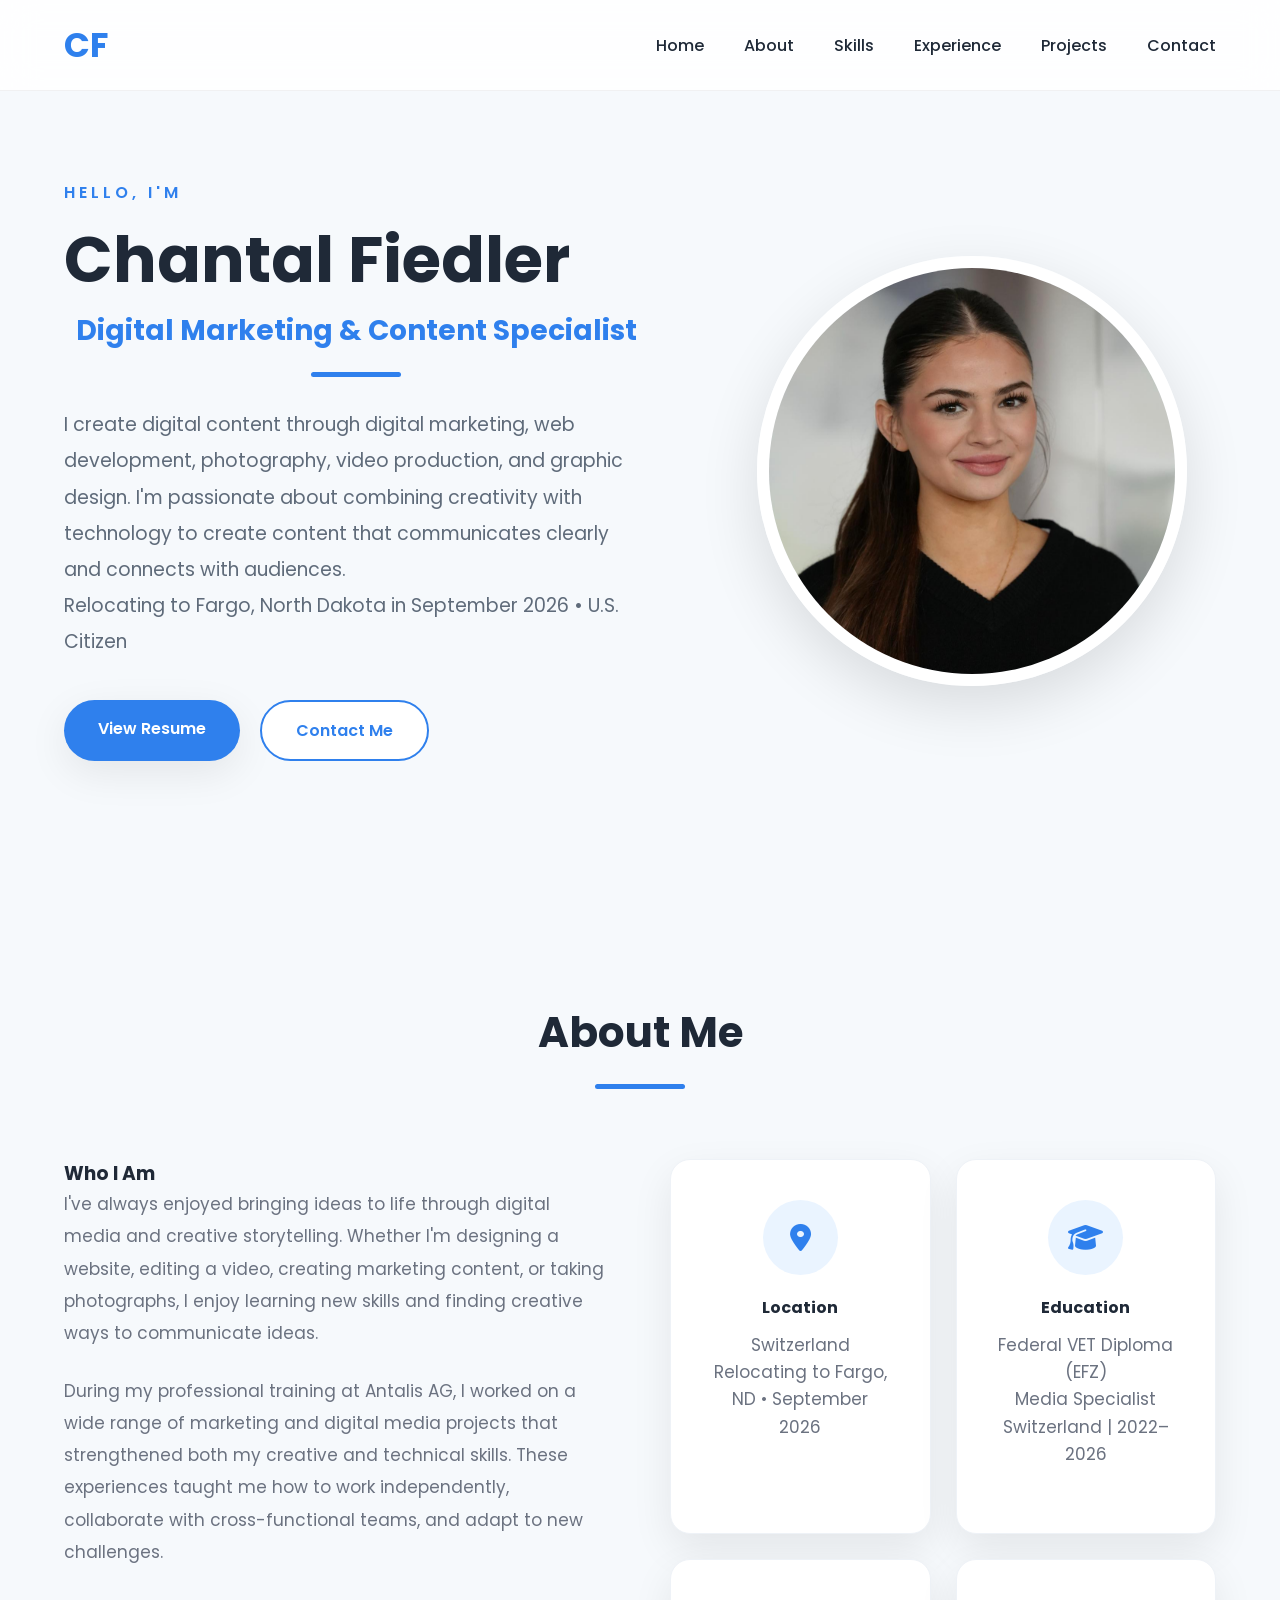
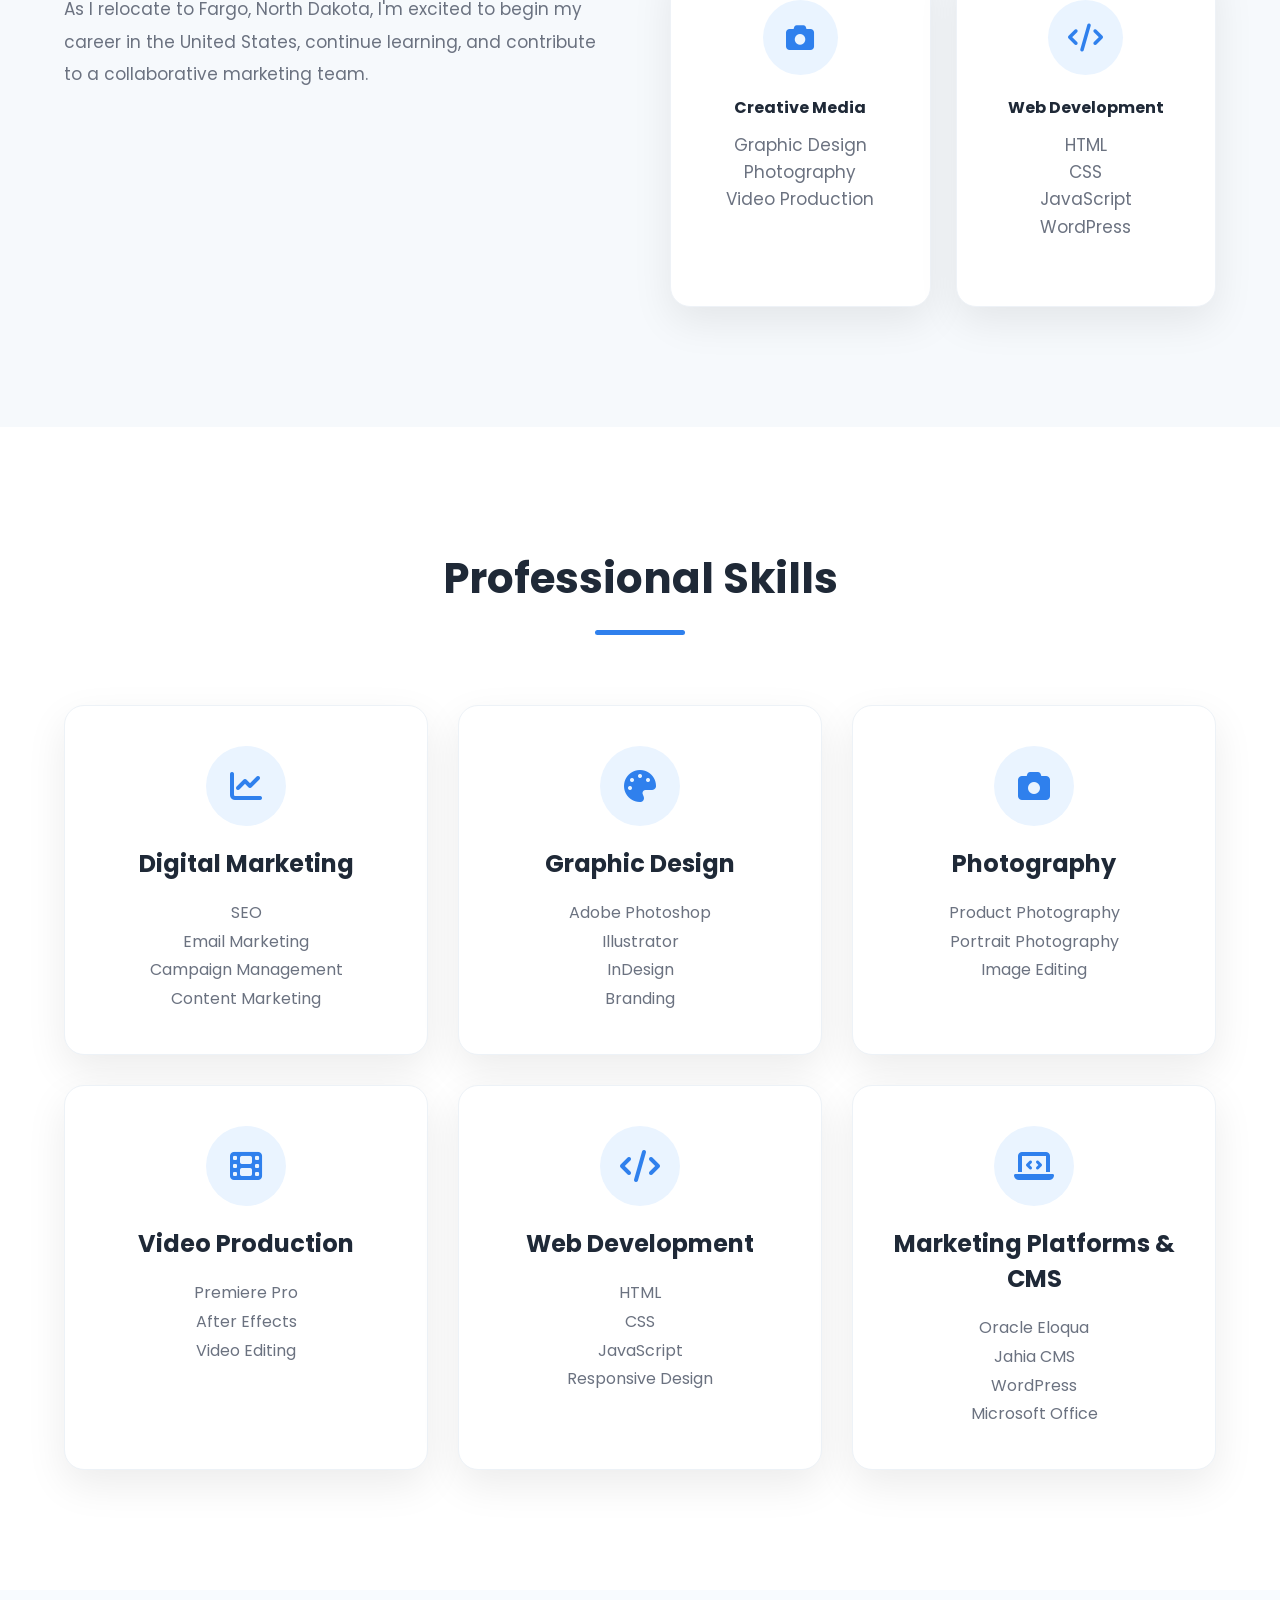
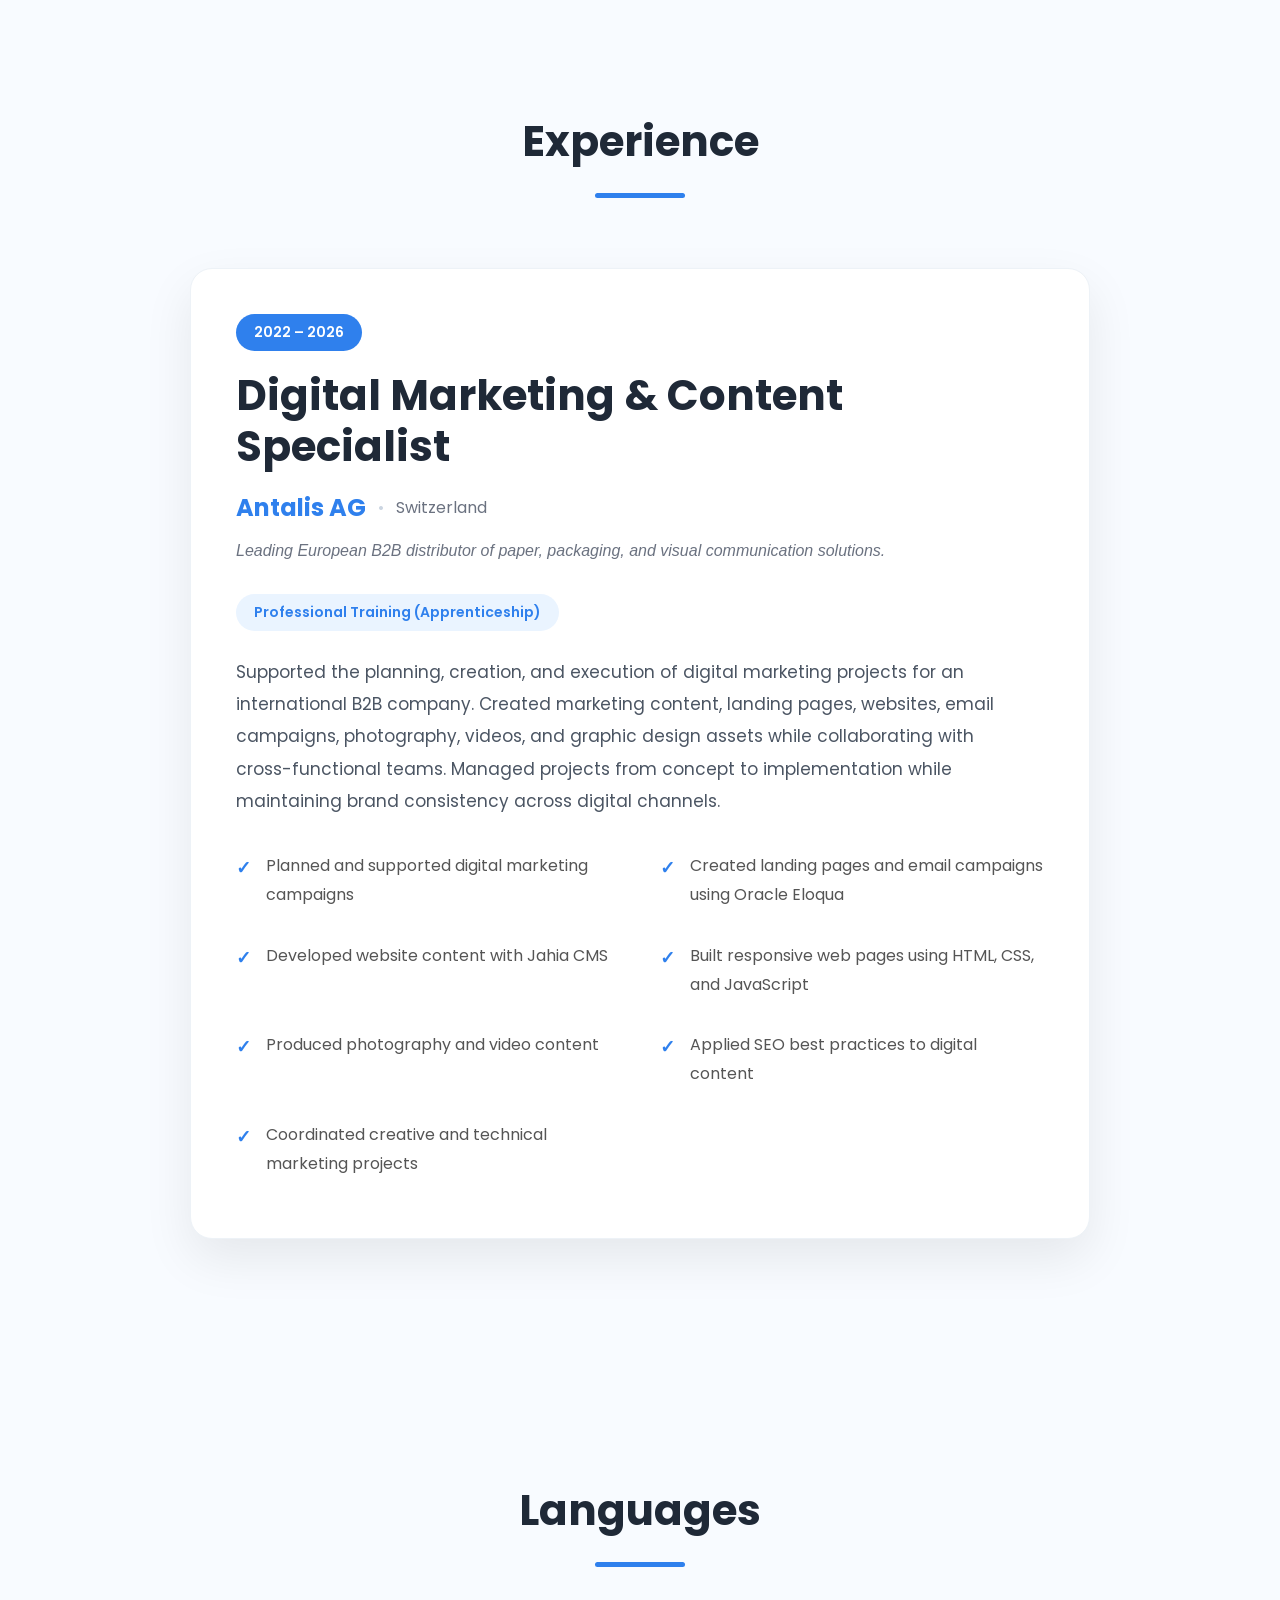
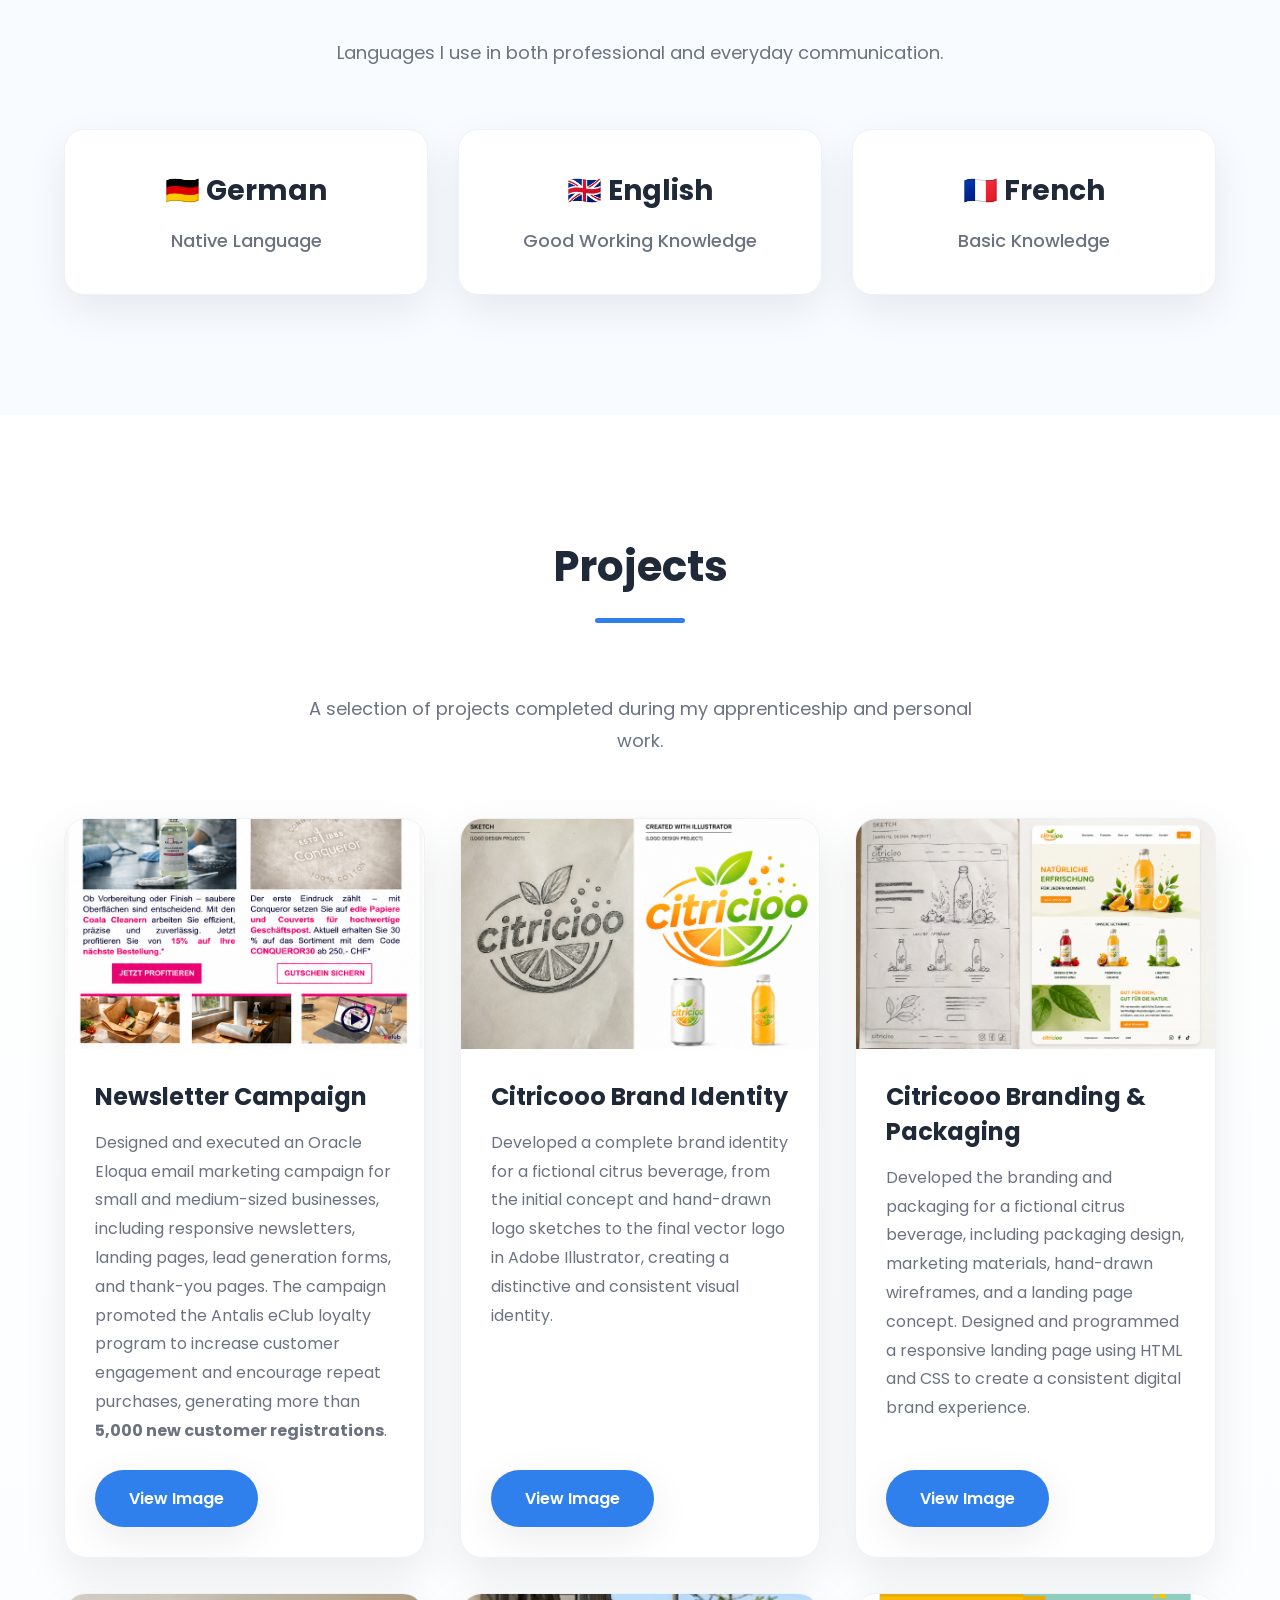
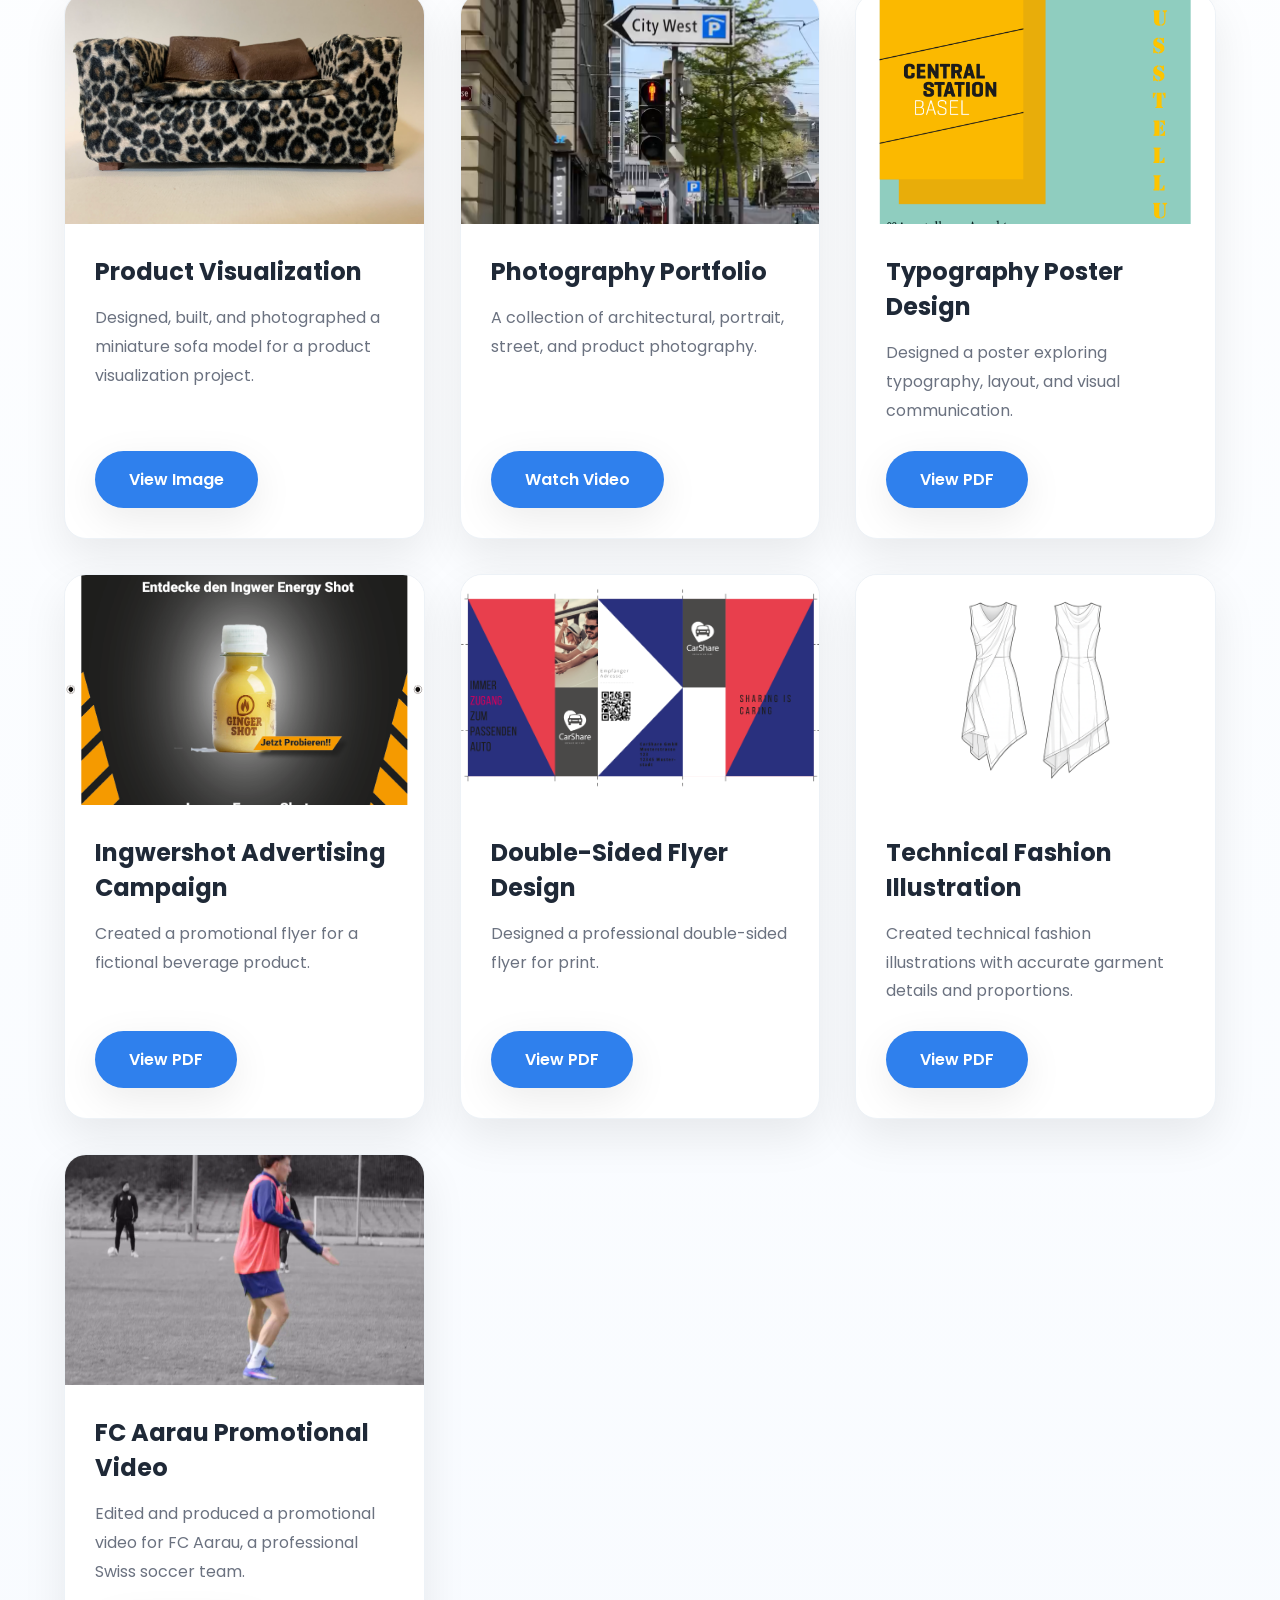
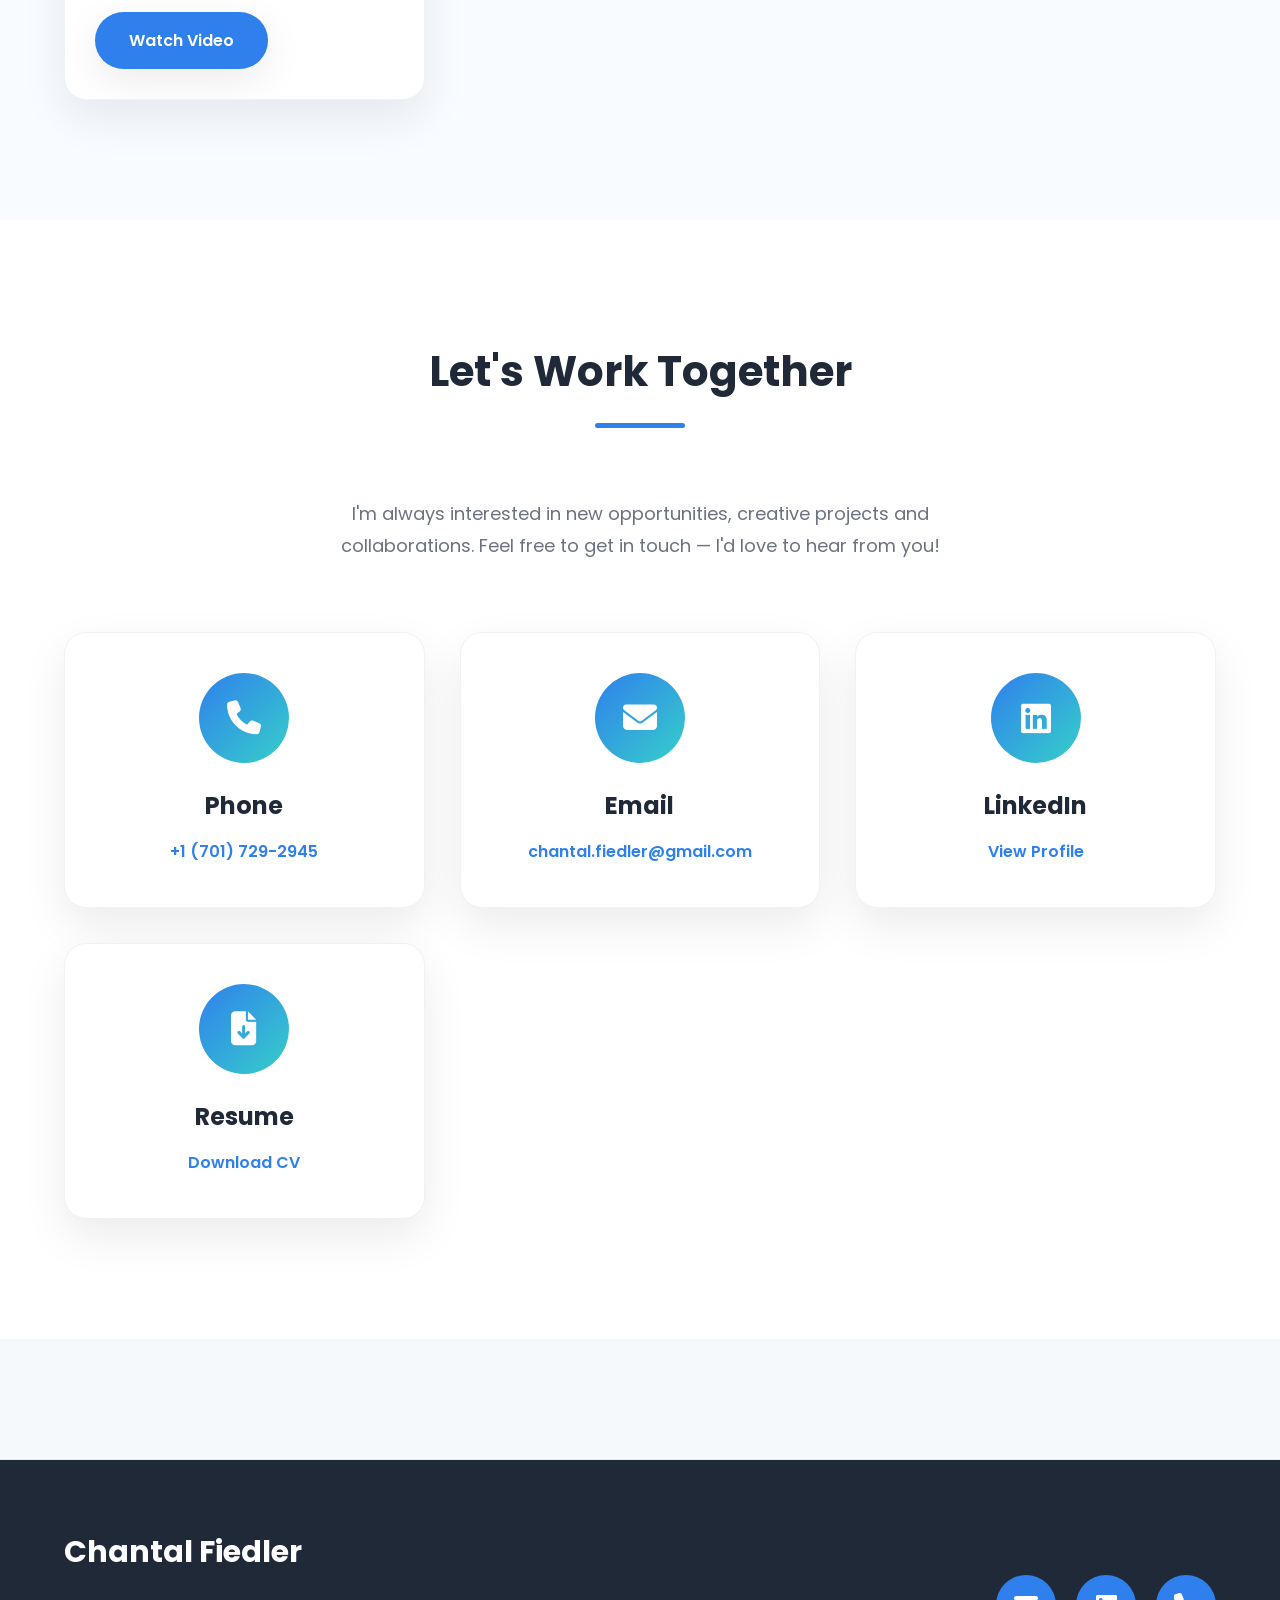
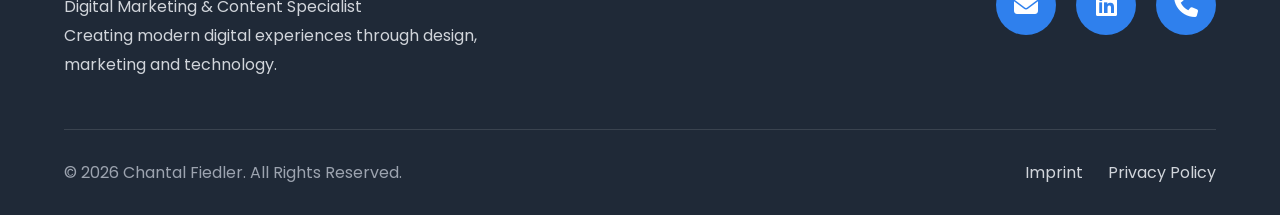
==== commit d2939b39: "Final" ====
--- a/index.html
+++ b/index.html
@@ -94,15 +94,9 @@
     <h2>Digital Marketing & Content Specialist</h2>
 
     <p class="hero-description">
-        Creative Media Specialist with a passion for digital marketing, web development,
-        photography and video production.
-
-        I recently completed my apprenticeship in Switzerland and will relocate to the
-        United States to begin my professional career.
-
-        I enjoy combining creativity with technology to develop engaging digital
-        experiences, effective marketing campaigns and modern visual content.
-    </p>
+        I create digital content through digital marketing, web development, photography, video production, and graphic design. I'm passionate about combining creativity with technology to create content that communicates clearly and connects with audiences.
+<br>
+        Relocating to Fargo, North Dakota in September 2026 • U.S. Citizen  
 
     <div class="hero-buttons">
 
@@ -152,19 +146,17 @@
         <h3>Who I Am</h3>
 
         <p>
-            I am a creative and motivated Media Specialist with a strong passion for digital marketing,
-            design and technology.
-
-            During my apprenticeship at Antalis AG, I gained hands-on experience in creating
-            marketing campaigns, developing websites, producing videos and photography,
-            designing print media and managing digital content.
-        </p>
-
-        <p>
-            I enjoy solving problems, learning new technologies and transforming ideas into
-            creative digital solutions. My goal is to combine creativity with technical knowledge
-            to create meaningful user experiences.
-        </p>
+            I've always enjoyed bringing ideas to life through digital media and creative storytelling. Whether I'm designing a website, editing a video, creating marketing content, or taking photographs, I enjoy learning new skills and finding creative ways to communicate ideas.
+
+        </p>
+
+        <p>
+            During my professional training at Antalis AG, I worked on a wide range of marketing and digital media projects that strengthened both my creative and technical skills. These experiences taught me how to work independently, collaborate with cross-functional teams, and adapt to new challenges.
+
+        </p>
+
+        <p>As I relocate to Fargo, North Dakota, I'm excited to begin my career in the United States, continue learning, and contribute to a collaborative marketing team.
+</p>
 
     </div>
 
@@ -176,7 +168,8 @@
             <h4>Location</h4>
             <p>
                 Switzerland<br>
-                Relocating to Fargo, ND (USA)
+                Relocating to Fargo, ND • September 2026
+
             </p>
         </div>
 
@@ -184,9 +177,11 @@
             <i class="fa-solid fa-graduation-cap"></i>
             <h4>Education</h4>
             <p>
-                Federal VET Diploma<br>
-                Media Specialist EFZ<br>
-                2022 – 2026
+                Federal VET Diploma (EFZ)
+<br>
+                Media Specialist<br>
+                Switzerland | 2022–2026
+
             </p>
         </div>
 
@@ -194,15 +189,17 @@
             <i class="fa-solid fa-camera"></i>
             <h4>Creative Media</h4>
             <p>
+                Graphic Design
+<br>
                 Photography<br>
-                Video Production<br>
-                Graphic Design
+                Video Production
+
             </p>
         </div>
 
         <div class="card">
             <i class="fa-solid fa-code"></i>
-            <h4>Development</h4>
+            <h4>Web Development</h4>
             <p>
                 HTML<br>
                 CSS<br>
@@ -284,7 +281,7 @@
 
     <div class="skill-card">
         <i class="fa-solid fa-laptop-code"></i>
-        <h3>Marketing Platforms</h3>
+        <h3>Marketing Platforms & CMS</h3>
         <p>
             Oracle Eloqua<br>
             Jahia CMS<br>
@@ -310,27 +307,36 @@
 
             <div class="timeline-item">
 
-                <span class="timeline-date">2022 – 2026</span>
-
-                <h3>Media Specialist Apprentice</h3>
-
-                <h4>Antalis AG | Switzerland</h4>
-
-                <p>
-                    During my apprenticeship I gained practical experience in digital marketing,
-                    web development, photography, video production and content creation.
-                </p>
-
-                <ul class="experience-list">
-                    <li>✔ Oracle Eloqua</li>
-                    <li>✔ HTML / CSS / JavaScript</li>
-                    <li>✔ Photography</li>
-                    <li>✔ Video Production</li>
-                    <li>✔ SEO</li>
-                    <li>✔ Landing Pages</li>
-                    <li>✔ Jahia CMS</li>
-                    <li>✔ Project Coordination</li>
-                </ul>
+<span class="timeline-date">2022 – 2026</span>
+
+<h3>Digital Marketing & Content Specialist</h3>
+
+<div class="company-header">
+    <h4>Antalis AG</h4>
+    <span>Switzerland</span>
+</div>
+
+<p class="company-description">
+    Leading European B2B distributor of paper, packaging, and visual communication solutions.
+</p>
+
+<div class="job-type">
+    Professional Training (Apprenticeship)
+</div>
+
+<p class="experience-description">
+    Supported the planning, creation, and execution of digital marketing projects for an international B2B company. Created marketing content, landing pages, websites, email campaigns, photography, videos, and graphic design assets while collaborating with cross-functional teams. Managed projects from concept to implementation while maintaining brand consistency across digital channels.
+</p>
+
+<ul class="experience-list">
+    <li>Planned and supported digital marketing campaigns</li>
+    <li>Created landing pages and email campaigns using Oracle Eloqua</li>
+    <li>Developed website content with Jahia CMS</li>
+    <li>Built responsive web pages using HTML, CSS, and JavaScript</li>
+    <li>Produced photography and video content</li>
+    <li>Applied SEO best practices to digital content</li>
+    <li>Coordinated creative and technical marketing projects</li>
+</ul>
 
             </div>
 
@@ -405,7 +411,34 @@
 
 </p>
 
+
 <div id="projectContainer" class="projects-grid">
+
+    <!-- Antalis Newsletter -->
+    <div class="project-card">
+
+        <div class="project-image">
+            <img src="files/Fiedler_Chantal_Kampagne.png"
+                 alt="Antalis eClub Newsletter Campaign">
+        </div>
+
+        <div class="project-content">
+
+            <h3>Newsletter Campaign</h3>
+
+            <p>
+            Designed and executed an Oracle Eloqua email marketing campaign for small and medium-sized businesses, including responsive newsletters, landing pages, lead generation forms, and thank-you pages. The campaign promoted the Antalis eClub loyalty program to increase customer engagement and encourage repeat purchases, generating more than <strong>5,000 new customer registrations</strong>.
+            </p>
+
+      <a href="files/Fiedler_Chantal_Kampagne.pdf"
+               target="_blank"
+               class="btn">
+                View Image
+            </a>
+        </div>
+
+    </div>
+
 
     <!-- Citricooo Logo -->
     <div class="project-card">
@@ -414,8 +447,8 @@
         </div>
 
         <div class="project-content">
-            <h3>Citricooo Logo Design</h3>
-            <p>Logo design created with Adobe Illustrator.</p>
+            <h3>Citricooo Brand Identity</h3>
+            <p>Developed a complete brand identity for a fictional citrus beverage, from the initial concept and hand-drawn logo sketches to the final vector logo in Adobe Illustrator, creating a distinctive and consistent visual identity.</p>
 
             <a href="files/Fiedler_Chantal_Citricoo_Logo_Me22b.png"
                target="_blank"
@@ -432,8 +465,8 @@
         </div>
 
         <div class="project-content">
-            <h3>Citricooo Branding</h3>
-            <p>Branding concept including packaging and marketing materials.</p>
+            <h3>Citricooo Branding & Packaging</h3>
+            <p>Developed the branding and packaging for a fictional citrus beverage, including packaging design, marketing materials, hand-drawn wireframes, and a landing page concept. Designed and programmed a responsive landing page using HTML and CSS to create a consistent digital brand experience.</p>
 
             <a href="files/Fiedler_Chantal_Citricoo_Aufbau_Me22b.png"
                target="_blank"
@@ -451,10 +484,10 @@
     </div>
 
     <div class="project-content">
-        <h3>Product Rendering</h3>
-
-        <p>
-            Miniature sofa model designed and photographed as a product visualization project.
+        <h3>Product Visualization</h3>
+
+        <p>
+            Designed, built, and photographed a miniature sofa model for a product visualization project.
         </p>
 
         <a href="files/Fiedler_Chantal_Sofa.png"
@@ -474,8 +507,8 @@
         </div>
 
         <div class="project-content">
-            <h3>Photography Showcase</h3>
-            <p>Short showcase of my photography work.</p>
+            <h3>Photography Portfolio</h3>
+            <p>A collection of architectural, portrait, street, and product photography.</p>
 
             <a href="files/Clips_City.MP4"
                target="_blank"
@@ -492,8 +525,8 @@
         </div>
 
         <div class="project-content">
-            <h3>Typography Flyer</h3>
-            <p>Professional flyer focusing on typography and layout.</p>
+            <h3>Typography Poster Design</h3>
+            <p>Designed a poster exploring typography, layout, and visual communication.</p>
 
             <a href="files/Fiedler_Chantal_Flyer_Typografie.pdf"
                target="_blank"
@@ -510,8 +543,8 @@
         </div>
 
         <div class="project-content">
-            <h3>Ingwershot Flyer</h3>
-            <p>Advertising flyer designed with Adobe InDesign.</p>
+            <h3>Ingwershot Advertising Campaign</h3>
+            <p>Created a promotional flyer for a fictional beverage product.</p>
 
             <a href="files/Fiedler_Chantal_Flyer_Ingwershot-Clip.pdf"
                target="_blank"
@@ -528,8 +561,8 @@
         </div>
 
         <div class="project-content">
-            <h3>Front & Back Flyer</h3>
-            <p>Professional double-sided flyer design.</p>
+            <h3>Double-Sided Flyer Design</h3>
+            <p>Designed a professional double-sided flyer for print.</p>
 
             <a href="files/Fiedler_Chantal_Front-and-back_Flyer.pdf"
                target="_blank"
@@ -547,10 +580,10 @@
     </div>
 
     <div class="project-content">
-        <h3>Fashion Illustration</h3>
-
-        <p>
-            Technical fashion illustration created as part of a design project.
+        <h3>Technical Fashion Illustration</h3>
+
+        <p>
+Created technical fashion illustrations with accurate garment details and proportions.
         </p>
 
         <a href="files/Fiedler_Chantal_IMAE_FS26.pdf"
@@ -562,19 +595,19 @@
     </div>
 
 </div>
-
 <!-- Video Production -->
 <div class="project-card">
 
     <div class="project-image">
-        <img src="files/Fiedler_Chantal_FCaarau_Projekt_Me22b_Thumbnail.png" alt="Video Production">
+        <img src="files/Fiedler_Chantal_FCaarau_Projekt_Me22b_Thumbnail.png"
+             alt="FC Aarau Promotional Video">
     </div>
 
     <div class="project-content">
-        <h3>Video Production</h3>
-
-        <p>
-            Promotional video edited with Adobe Premiere Pro.
+        <h3>FC Aarau Promotional Video</h3>
+
+        <p>
+            Edited and produced a promotional video for FC Aarau, a professional Swiss soccer team.
         </p>
 
         <a href="files/Fiedler_Chantal_FCaarau_Projekt_Me22b.MP4"
@@ -587,9 +620,7 @@
 
 </div>
 
-</div>
-</div>
-
+</div> <!-- Ende projectContainer -->
 
 </section>
 
--- a/style.css
+++ b/style.css
@@ -567,110 +567,141 @@
     line-height:1.8;
 
 }
-
 /* ==========================================
    EXPERIENCE
 ========================================== */
 
 #experience{
-
     background:#F8FBFF;
-
 }
 
 .timeline{
-
     max-width:900px;
-
     margin:auto;
-
 }
 
 .timeline-item{
-
-    width:100%;
-
-    background:white;
-
-    padding:45px;
-
-    border-radius:22px;
-
+    background:#fff;
+    padding:50px;
+    border-radius:24px;
     box-shadow:0 20px 50px rgba(0,0,0,.08);
-
-    opacity:1;
-
-    transform:none;
-
+    border:1px solid #EDF2F7;
 }
 
 .timeline-date{
-
     display:inline-block;
-
+    padding:9px 20px;
     background:#2F80ED;
-
-    color:white;
-
+    color:#fff;
+    font-size:14px;
+    font-weight:600;
+    border-radius:40px;
+    margin-bottom:25px;
+}
+
+.timeline-item h3{
+    font-size:42px;
+    line-height:1.2;
+    color:#1F2937;
+    margin-bottom:18px;
+}
+
+.company-header{
+    display:flex;
+    align-items:center;
+    flex-wrap:wrap;
+    gap:12px;
+    margin-bottom:12px;
+}
+
+.company-header h4{
+    margin:0;
+    color:#2F80ED;
+    font-size:24px;
+    font-weight:700;
+}
+
+.company-header span{
+    color:#6B7280;
+    font-size:16px;
+}
+
+.company-header span::before{
+    content:"•";
+    margin-right:12px;
+    color:#CBD5E1;
+}
+
+.company-description{
+    color:#6B7280;
+    font-size:16px;
+    line-height:1.8;
+    font-style:italic;
+    max-width:720px;
+    margin-bottom:28px;
+}
+
+.job-type{
+    display:inline-block;
+    background:#EAF4FF;
+    color:#2F80ED;
     padding:8px 18px;
-
     border-radius:30px;
-
     font-size:14px;
-
-    margin-bottom:20px;
-
     font-weight:600;
-
-}
-
-.timeline-item h3{
-
-    font-size:30px;
-
-    color:#1F2937;
-
-    margin-bottom:10px;
-
-}
-
-.timeline-item h4{
-
+    margin-bottom:25px;
+}
+
+.experience-description{
+    color:#4B5563;
+    font-size:17px;
+    line-height:1.9;
+    max-width:760px;
+    margin-bottom:35px;
+}
+
+.experience-list{
+    list-style:none;
+    padding:0;
+    margin:0;
+
+    display:grid;
+    grid-template-columns:repeat(2,minmax(260px,1fr));
+    gap:18px 40px;
+}
+
+.experience-list li{
+    position:relative;
+    padding-left:30px;
+    color:#4B5563;
+    line-height:1.8;
+}
+
+.experience-list li::before{
+    content:"✓";
+    position:absolute;
+    left:0;
+    top:0;
     color:#2F80ED;
-
-    margin-bottom:20px;
-
-}
-
-.timeline-item p{
-
-    color:#6B7280;
-
-    line-height:1.8;
-
-}
-
-.experience-list{
-
-    list-style:none;
-
-    padding:0;
-
-    margin-top:25px;
-
-}
-
-.experience-list li{
-
-    margin-bottom:14px;
-
-    color:#555;
-
-    line-height:1.8;
-
-}
-
-
+    font-weight:700;
+    font-size:18px;
+}
+
+@media (max-width:900px){
+
+    .timeline-item{
+        padding:35px;
+    }
+
+    .timeline-item h3{
+        font-size:34px;
+    }
+
+    .experience-list{
+        grid-template-columns:1fr;
+    }
+
+}
 
 /* ==========================================
    PROJECTS
@@ -701,35 +732,23 @@
 /* Grid */
 
 #projectContainer{
-
     display:grid;
-
-    grid-template-columns:repeat(auto-fit,minmax(340px,1fr));
-
+    grid-template-columns:repeat(auto-fit,minmax(320px,1fr));
     gap:35px;
-
+    margin-top:35px;
 }
 
 /* Card */
-
 .project-card{
-
     background:#fff;
-
     border-radius:22px;
-
     overflow:hidden;
-
     box-shadow:0 18px 45px rgba(0,0,0,.08);
-
     transition:.4s;
-
     border:1px solid #edf2f7;
 
     display:flex;
-
     flex-direction:column;
-
 }
 
 .project-card:hover{
@@ -830,11 +849,16 @@
 /* Inhalt */
 
 .project-content{
-
     padding:30px;
 
-}
-
+    display:flex;
+    flex-direction:column;
+    flex:1;
+}
+.project-content .btn{
+    margin-top:auto;
+    align-self:flex-start;
+}
 .project-content h3{
 
     font-size:24px;
@@ -1575,4 +1599,20 @@
 
     color:white;
 
+}
+
+@media (max-width:1100px){
+
+    #projectContainer{
+        grid-template-columns:repeat(2,1fr);
+    }
+
+}
+
+@media (max-width:700px){
+
+    #projectContainer{
+        grid-template-columns:1fr;
+    }
+
 }
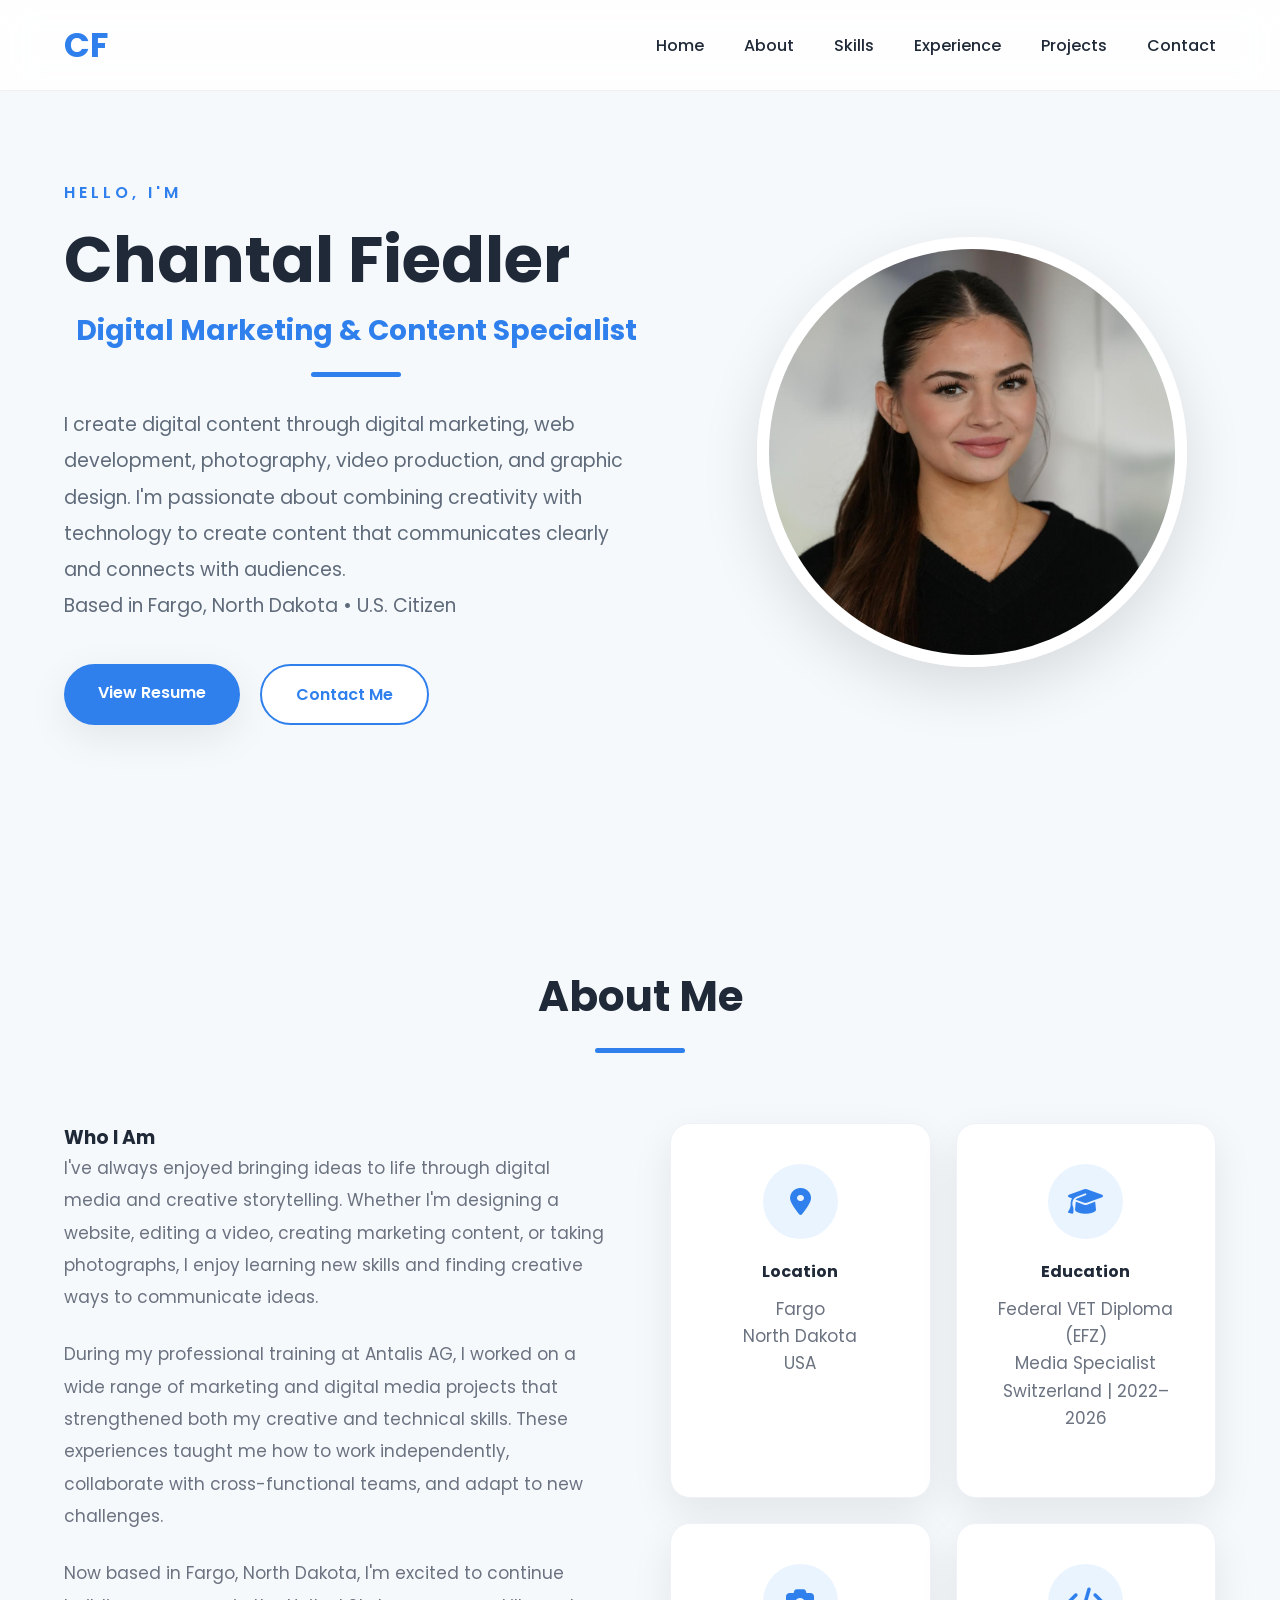
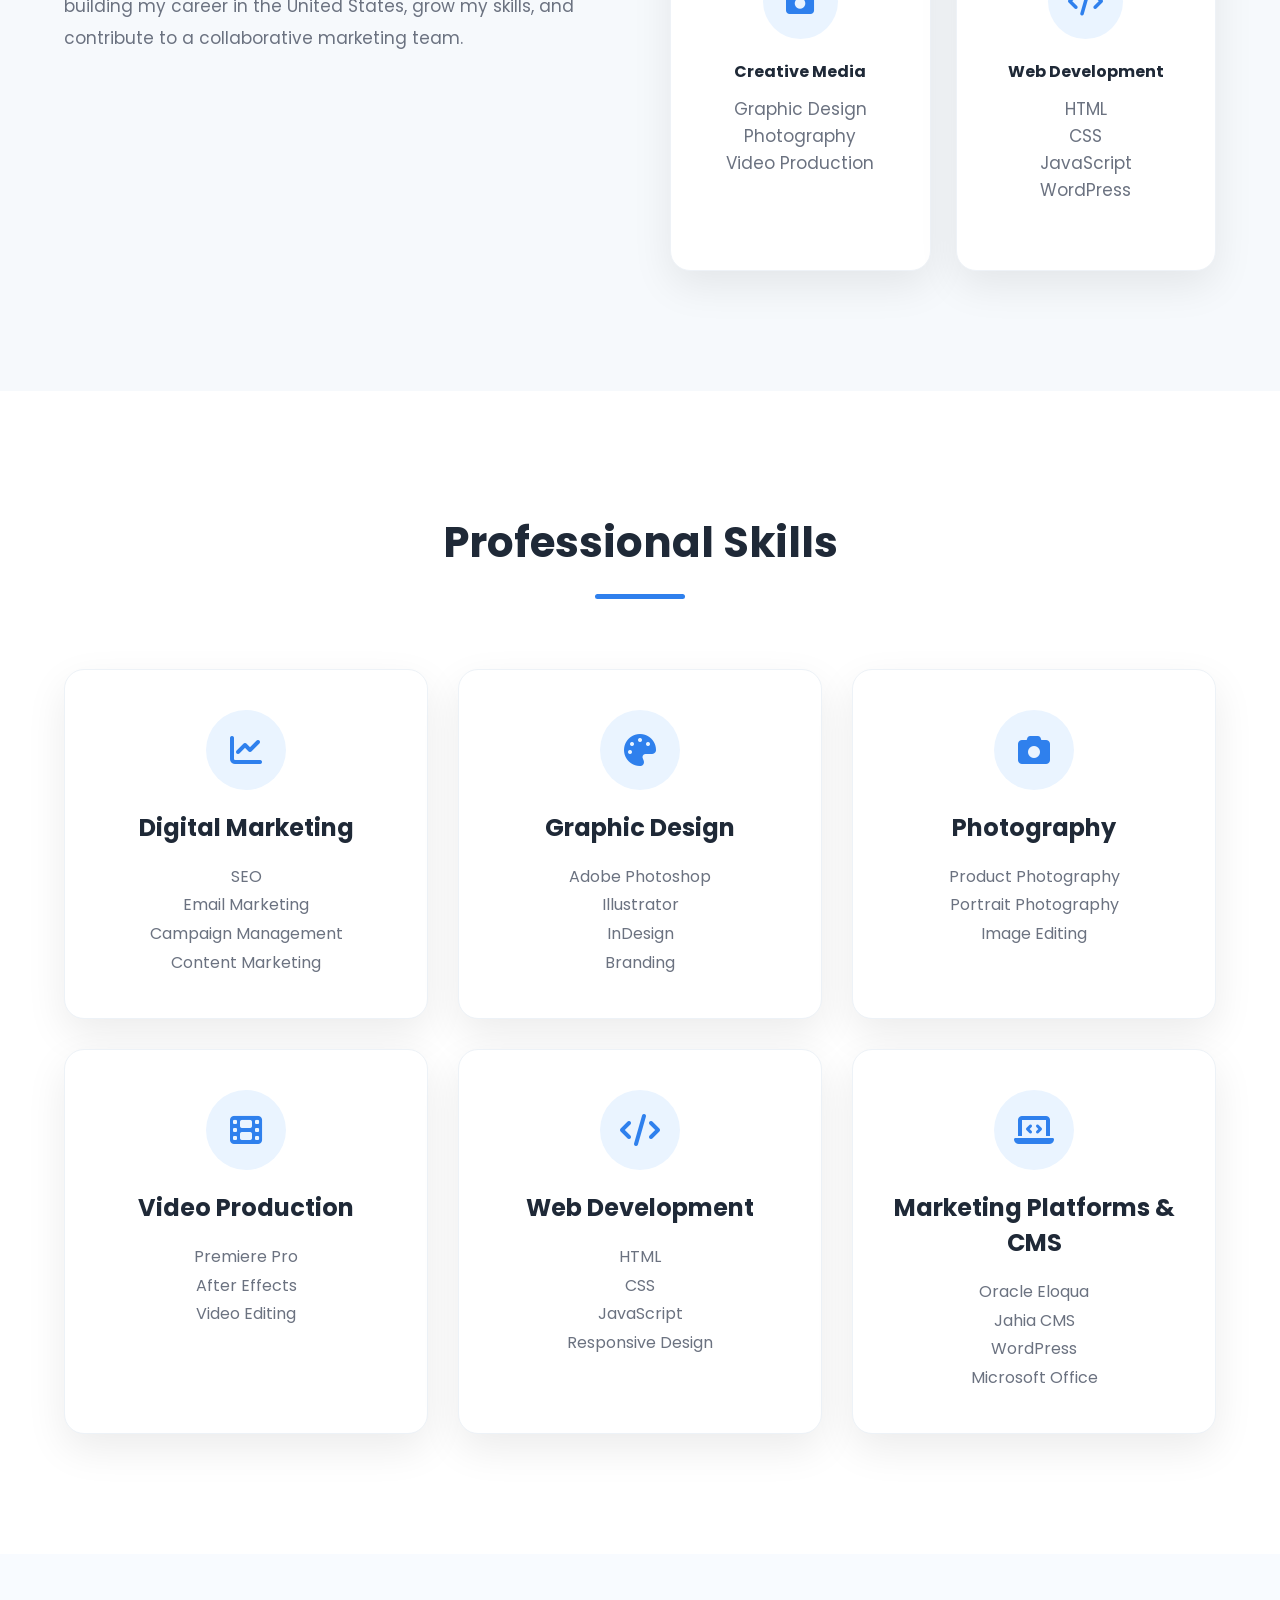
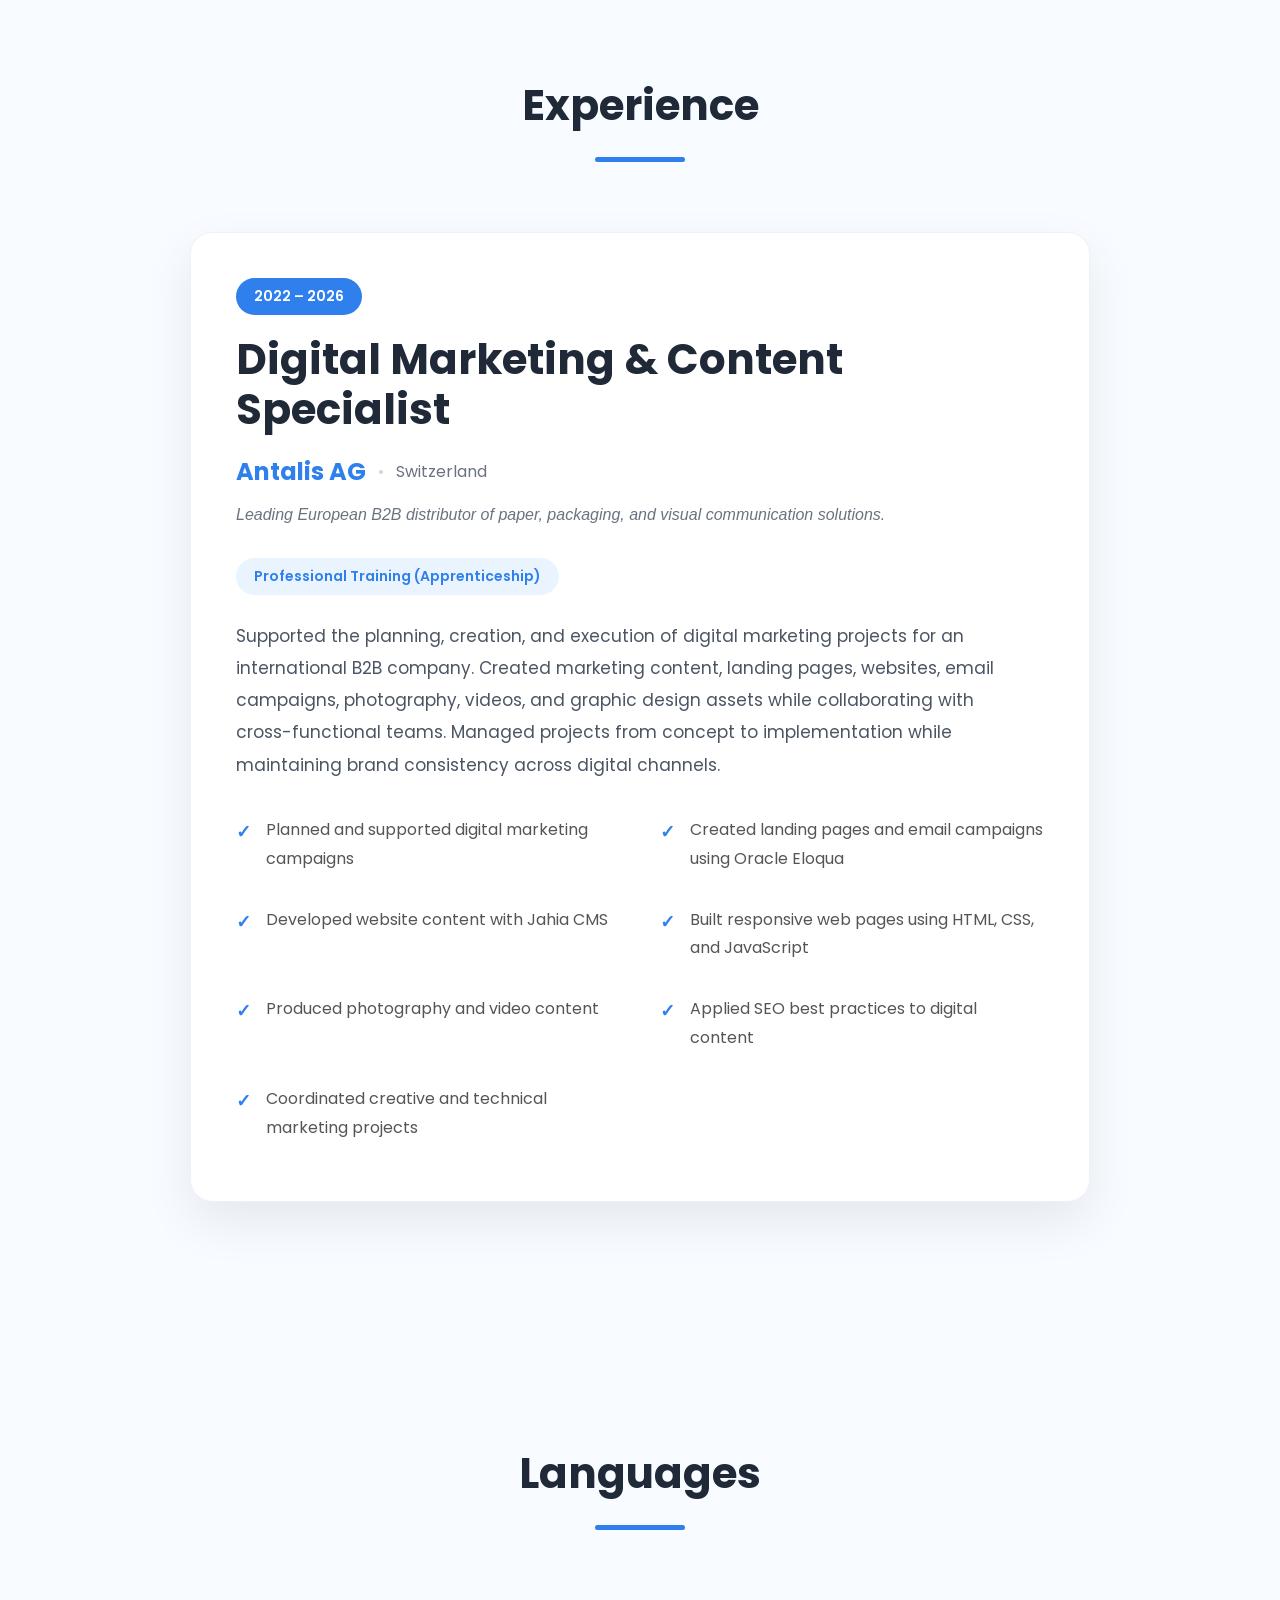
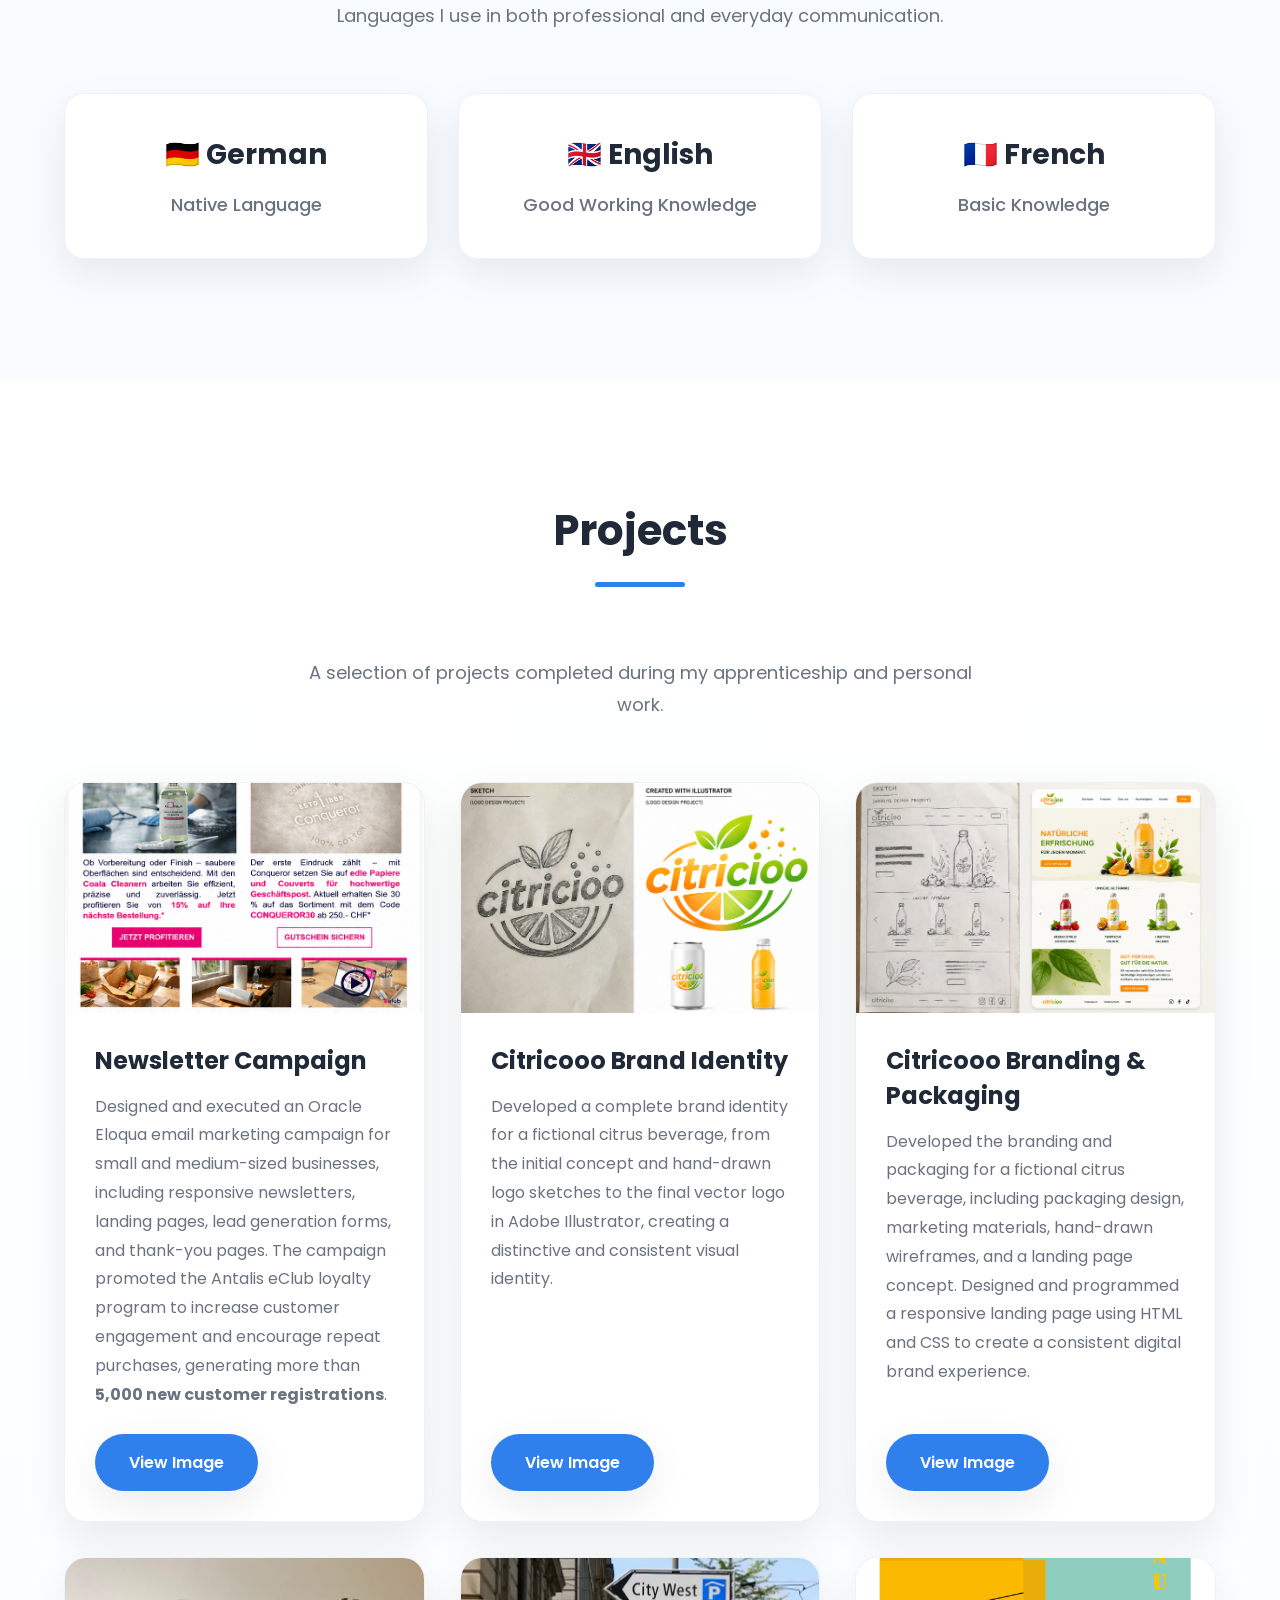
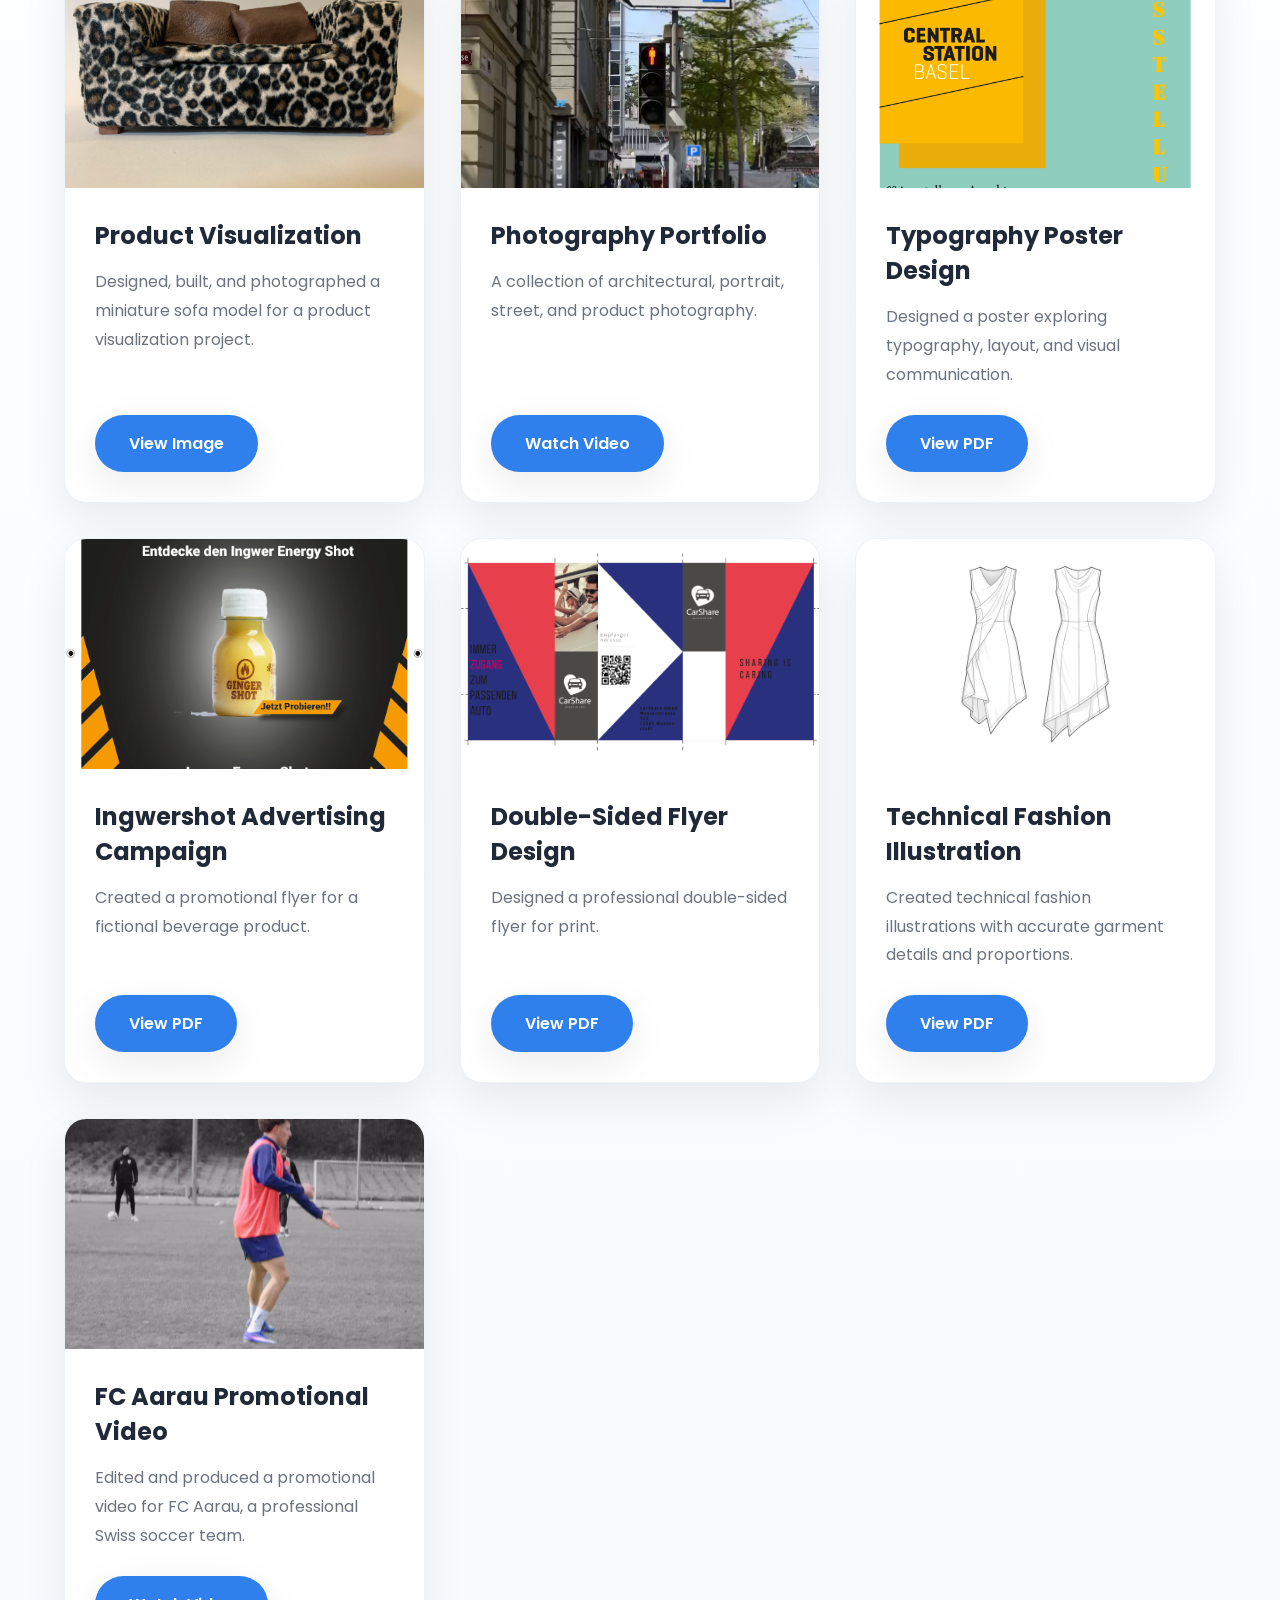
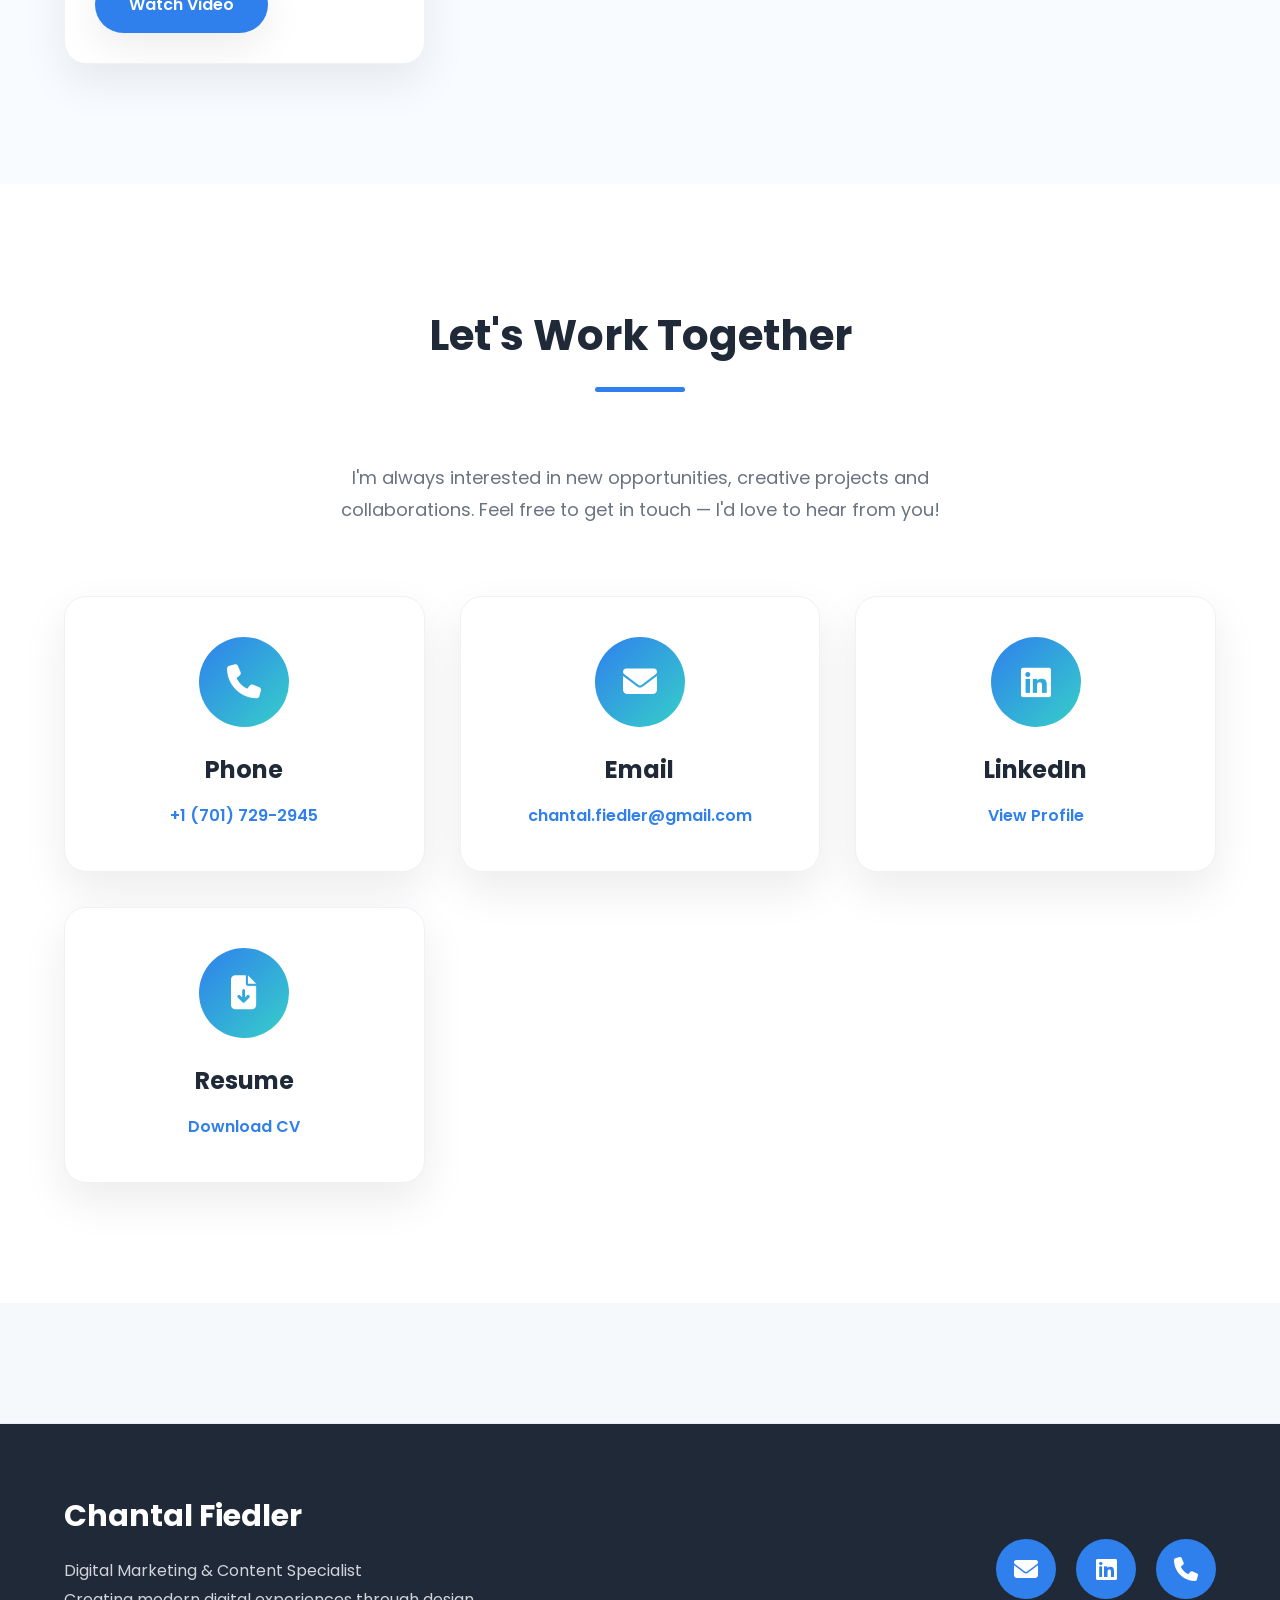
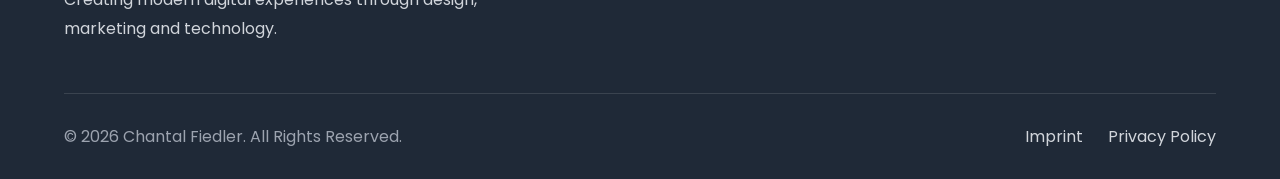
==== commit 41cf7f0b: "Final" ====
--- a/index.html
+++ b/index.html
@@ -96,7 +96,7 @@
     <p class="hero-description">
         I create digital content through digital marketing, web development, photography, video production, and graphic design. I'm passionate about combining creativity with technology to create content that communicates clearly and connects with audiences.
 <br>
-        Relocating to Fargo, North Dakota in September 2026 • U.S. Citizen  
+        Based in Fargo, North Dakota • U.S. Citizen  
 
     <div class="hero-buttons">
 
@@ -155,7 +155,7 @@
 
         </p>
 
-        <p>As I relocate to Fargo, North Dakota, I'm excited to begin my career in the United States, continue learning, and contribute to a collaborative marketing team.
+        <p>Now based in Fargo, North Dakota, I'm excited to continue building my career in the United States, grow my skills, and contribute to a collaborative marketing team.
 </p>
 
     </div>
@@ -167,8 +167,9 @@
             <i class="fa-solid fa-location-dot"></i>
             <h4>Location</h4>
             <p>
-                Switzerland<br>
-                Relocating to Fargo, ND • September 2026
+                Fargo<br>
+                North Dakota<br>
+USA <br>
 
             </p>
         </div>
